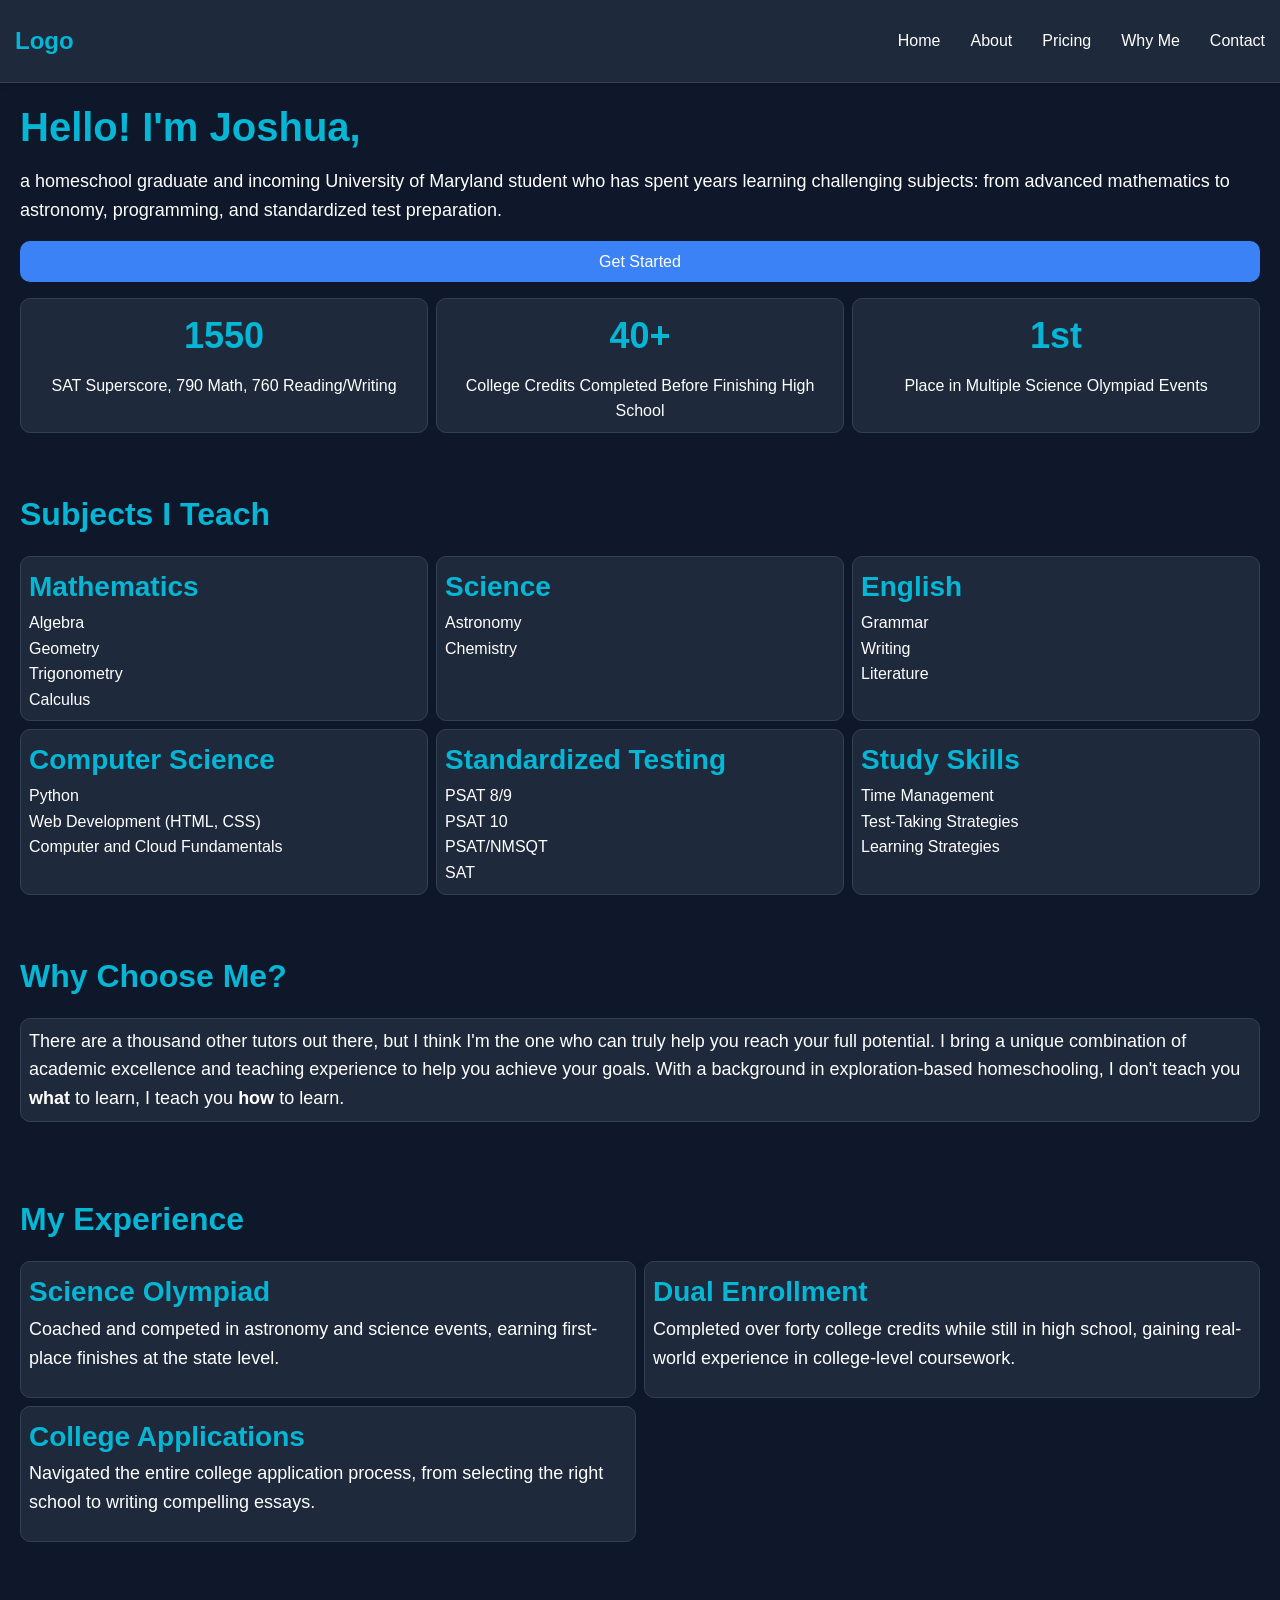
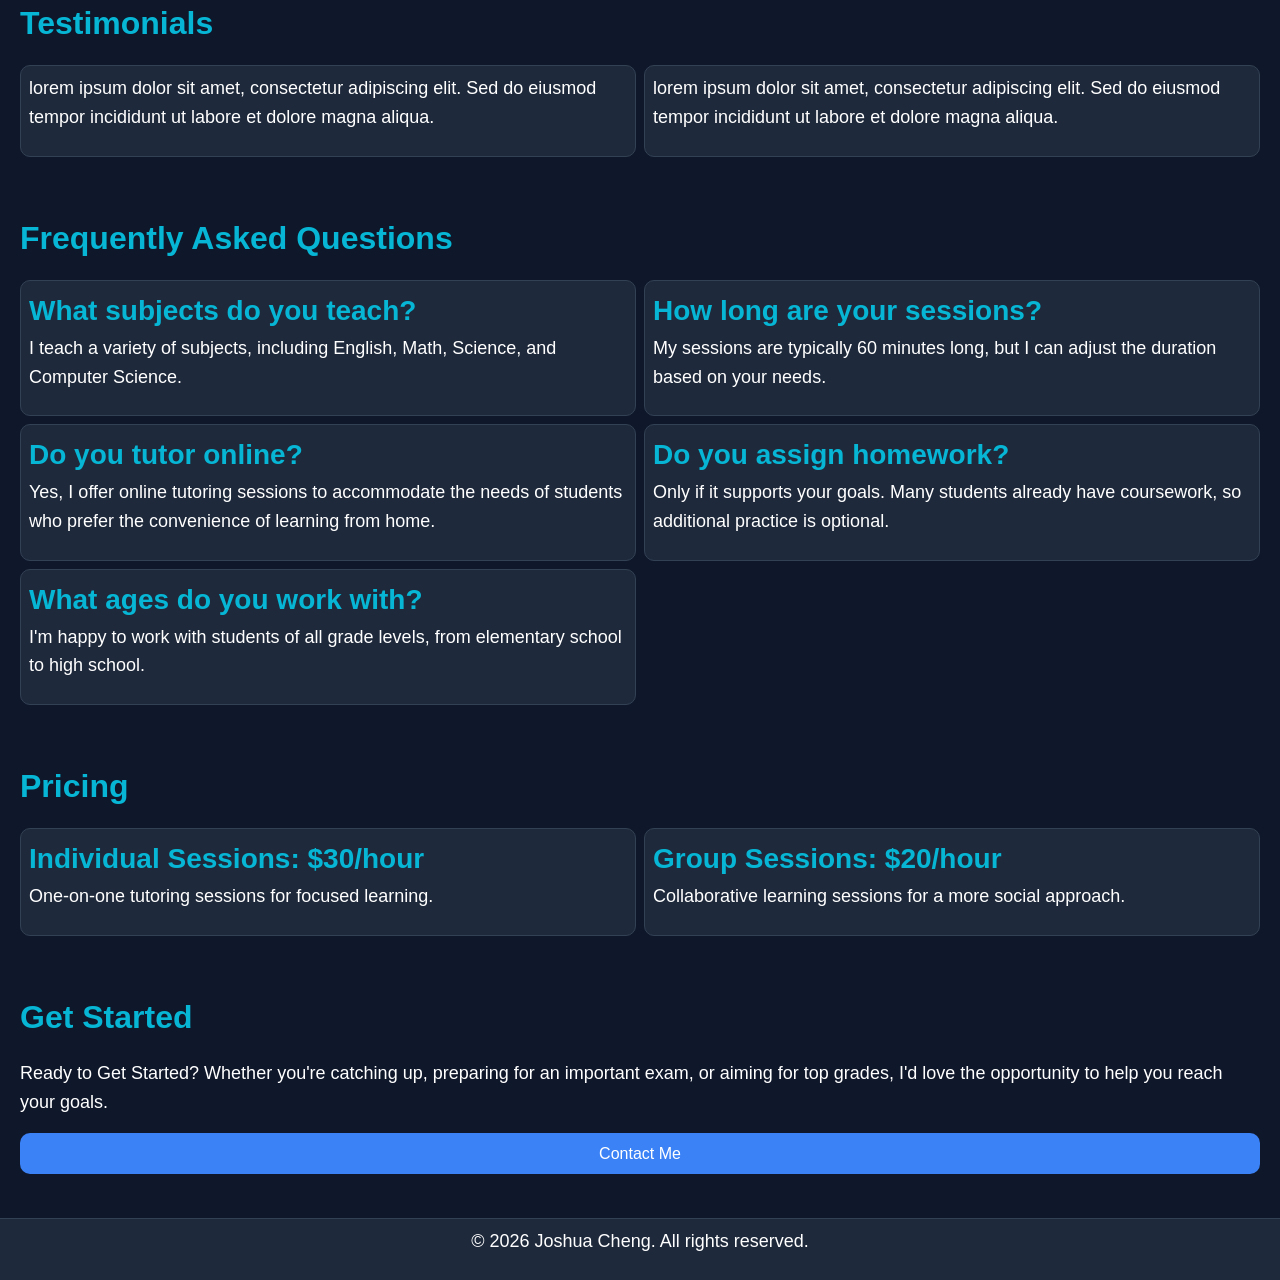
==== index.html @ 088c8d8a "Made text size responsive to viewport width. Replaced linked <button> tags with <a> tags." ====
<!doctype html>
<html lang="en">
  <head>
    <meta charset="UTF-8" />
    <meta name="viewport" content="width=device-width, initial-scale=1.0" />
    <title>Joshua Cheng</title>
    <link rel="stylesheet" href="style.css" />
  </head>
  <body>
    <header>
      <nav>
        <ul class="nav-list">
          <li><a href="index.html" class="logo">Logo</a></li>
          <li><a href="index.html">Home</a></li>
          <li><a href="about.html">About</a></li>
          <li><a href="pricing.html">Pricing</a></li>
          <li><a href="why-me.html">Why Me</a></li>
          <li><a href="contact.html">Contact</a></li>
        </ul>
      </nav>
    </header>
    <main>
      <h1>Hello! I'm Joshua,</h1>
      <p>
        a homeschool graduate and incoming University of Maryland student who
        has spent years learning challenging subjects: from advanced mathematics
        to astronomy, programming, and standardized test preparation.
      </p>
      <a href="#get-started" class="button">Get Started</a>
      <section class="stats">
        <div class="stats-item">
          <strong class="highlight">1550</strong> SAT Superscore, 790 Math, 760
          Reading/Writing
        </div>
        <div class="stats-item">
          <strong class="highlight">40+</strong> College Credits Completed Before
          Finishing High School
        </div>
        <div class="stats-item">
          <strong class="highlight">1st</strong> Place in Multiple Science Olympiad
          Events
        </div>
      </section>
      <section class="subjects">
        <h2>Subjects I Teach</h2>
        <ul class="subject-list">
          <li class="subject-item">
            <h3>Mathematics</h3>
            <ul class="subject-item-sublist">
              <li>Algebra</li>
              <li>Geometry</li>
              <li>Trigonometry</li>
              <li>Calculus</li>
            </ul>
          </li>
          <li class="subject-item">
            <h3>Science</h3>
            <ul class="subject-item-sublist">
              <li>Astronomy</li>
              <li>Chemistry</li>
            </ul>
          </li>
          <li class="subject-item">
            <h3>English</h3>
            <ul class="subject-item-sublist">
              <li>Grammar</li>
              <li>Writing</li>
              <li>Literature</li>
            </ul>
          </li>
          <li class="subject-item">
            <h3>Computer Science</h3>
            <ul class="subject-item-sublist">
              <li>Python</li>
              <li>Web Development (HTML, CSS)</li>
              <li>Computer and Cloud Fundamentals</li>
            </ul>
          </li>
          <li class="subject-item">
            <h3>Standardized Testing</h3>
            <ul class="subject-item-sublist">
              <li>PSAT 8/9</li>
              <li>PSAT 10</li>
              <li>PSAT/NMSQT</li>
              <li>SAT</li>
            </ul>
          </li>
          <li class="subject-item">
            <h3>Study Skills</h3>
            <ul class="subject-item-sublist">
              <li>Time Management</li>
              <li>Test-Taking Strategies</li>
              <li>Learning Strategies</li>
            </ul>
          </li>
        </ul>
      </section>
      <section class="why-choose-me">
        <h2>Why Choose Me?</h2>
        <p>
          There are a thousand other tutors out there, but I think I'm the one
          who can truly help you reach your full potential. I bring a unique
          combination of academic excellence and teaching experience to help you
          achieve your goals. With a background in exploration-based
          homeschooling, I don't teach you <b>what</b> to learn, I teach you
          <b>how</b> to learn.
        </p>
      </section>
      <section class="my-experience">
        <h2>My Experience</h2>
        <ul class="experience-list">
          <li class="experience-item">
            <h3>Science Olympiad</h3>
            <p>
              Coached and competed in astronomy and science events, earning
              first-place finishes at the state level.
            </p>
          </li>
          <li class="experience-item">
            <h3>Dual Enrollment</h3>
            <p>
              Completed over forty college credits while still in high school,
              gaining real-world experience in college-level coursework.
            </p>
          </li>
          <li class="experience-item">
            <h3>College Applications</h3>
            <p>
              Navigated the entire college application process, from selecting
              the right school to writing compelling essays.
            </p>
          </li>
        </ul>
      </section>
      <section class="testimonials">
        <h2>Testimonials</h2>
        <ul class="testimonials-list">
          <li class="testimonials-item">
            <p>
              lorem ipsum dolor sit amet, consectetur adipiscing elit. Sed do
              eiusmod tempor incididunt ut labore et dolore magna aliqua.
            </p>
          </li>
          <li class="testimonials-item">
            <p>
              lorem ipsum dolor sit amet, consectetur adipiscing elit. Sed do
              eiusmod tempor incididunt ut labore et dolore magna aliqua.
            </p>
          </li>
        </ul>
      </section>
      <section class="faq">
        <h2>Frequently Asked Questions</h2>
        <ul class="faq-list">
          <li class="faq-item">
            <h3>What subjects do you teach?</h3>
            <p>
              I teach a variety of subjects, including English, Math, Science,
              and Computer Science.
            </p>
          </li>
          <li class="faq-item">
            <h3>How long are your sessions?</h3>
            <p>
              My sessions are typically 60 minutes long, but I can adjust the
              duration based on your needs.
            </p>
          </li>
          <li class="faq-item">
            <h3>Do you tutor online?</h3>
            <p>
              Yes, I offer online tutoring sessions to accommodate the needs of
              students who prefer the convenience of learning from home.
            </p>
          </li>
          <li class="faq-item">
            <h3>Do you assign homework?</h3>
            <p>
              Only if it supports your goals. Many students already have
              coursework, so additional practice is optional.
            </p>
          </li>
          <li class="faq-item">
            <h3>What ages do you work with?</h3>
            <p>
              I'm happy to work with students of all grade levels, from
              elementary school to high school.
            </p>
          </li>
        </ul>
      </section>
      <section class="pricing">
        <h2>Pricing</h2>
        <div class="pricing-container">
          <ul class="pricing-list">
            <li class="pricing-item">
              <h3>Individual Sessions: $30/hour</h3>
              <p>One-on-one tutoring sessions for focused learning.</p>
            </li>
            <li class="pricing-item">
              <h3>Group Sessions: $20/hour</h3>
              <p>Collaborative learning sessions for a more social approach.</p>
            </li>
          </ul>
        </div>
      </section>
      <section id="get-started" class="get-started">
        <h2>Get Started</h2>
        <p>
          Ready to Get Started? Whether you're catching up, preparing for an
          important exam, or aiming for top grades, I'd love the opportunity to
          help you reach your goals.
        </p>
        <a href="contact.html" class="button">Contact Me</a>
      </section>
    </main>
    <footer>
      <p>&copy; 2026 Joshua Cheng. All rights reserved.</p>
    </footer>
  </body>
</html>
---- style.css ----
:root {
    --background-color: #0F172A;
    --cards-color: #1E293B;
    --primary-text-color: white;
    --button-color: #3B82F6;
    --hover-color: #172f4d;
    --accent-color: #06B6D4;
    --borders-color: #334155;
    --nav-color: #1E293B;
    --card-padding: 0.5rem;
    --card-transition-duration: 0.2s;
    --card-spacing: 0.5rem;
    --card-border-radius: 10px;
}

* {
    margin: 0;
    padding: 0;
    box-sizing: border-box;
}

body {
    min-height: 100vh;
    font-family: 'Segoe UI', Tahoma, Geneva, Verdana, sans-serif;
    background-color: var(--background-color);
    color: var(--primary-text-color);
    line-height: 1.6;
    font-size: 16px;
}

h1 {
    font-size: clamp(1.75rem, 4vw, 2.5rem);
    margin-bottom: 1rem;
    line-height: 1.2;
    color: var(--accent-color);
}

h2 {
    font-size: clamp(1.5rem, 3.5vw, 2rem);
    margin: 2rem 0 1rem;
    color: var(--accent-color);
}

h3 {
    font-size: clamp(1.25rem, 3vw, 1.75rem);
    margin-bottom: 0rem;
    color: var(--accent-color);
}

p {
    margin-bottom: 1rem;
    font-size: clamp(1rem, 2.5vw, 1.125rem);
}

.highlight {
    font-weight: bold;
    font-size: clamp(1.75rem, 4vw, 2.25rem);
    color: var(--accent-color);
    font-weight: bold;
    display: block;
    margin-bottom: 0.5rem;
}

main {
    max-width: 1800px;
    margin: 0 auto;
    padding: 20px;
}

section {
    margin-bottom: var(--card-spacing);
    padding: 0.5rem 0;
}

.button {
    background-color: var(--button-color);
    color: var(--primary-text-color);
    border: none;
    padding: 0.5rem 1rem;
    text-decoration: none;
    margin: var(--card-spacing) auto;
    display: flex;
    align-items: center;
    justify-content: center;
    font-size: 1rem;
    border-radius: var(--card-border-radius);
    cursor: hand;
    transition: background-color var(--card-transition-duration);
}

.button:hover {
    background-color: var(--hover-color);
}

nav {
    padding: 1rem 0;
    background-color: var(--nav-color);
    box-shadow: 3px 3px 5px rgba(0, 0, 0, 0.1);
    border-bottom: 1px solid var(--borders-color);
}

.nav-list {
    width: 100%;
    list-style: none;
    display: flex;
    align-items: center;
    justify-content: flex-end;
}

.nav-list>li {
    height: 50px;
}

/* Logo styles */
.nav-list>li:first-child>a {
    font-weight: bold;
    font-size: 1.5rem;
    color: var(--accent-color);
}
.nav-list>li:first-child {
    margin-right: auto;
}

.nav-list>li>a {
    height: 100%;
    padding: 0 10px;
    margin: 0 5px;
    text-decoration: none;
    display: flex;
    align-items: center;
    justify-content: center;
    color: var(--primary-text-color);
    border-radius: var(--card-border-radius);
}

.nav-list>li>a:hover {
    background-color: var(--hover-color);
}


.stats {
    display: grid;
    grid-template-columns: repeat(3, 1fr);
    gap: var(--card-spacing);
}

.stats-item {
    transition: transform var(--card-transition-duration), box-shadow var(--card-transition-duration);
    text-align: center;
    background-color: var(--cards-color);
    border: 1px solid var(--borders-color);
    border-radius: var(--card-border-radius);
    padding: var(--card-padding);
}

.stats-item:hover {
    transform: translateY(-2px);
    box-shadow: 0 5px 15px rgba(0, 0, 0, 0.1);
}

.subject-list {
    list-style: none;
    padding: 0;
    margin: 0;
    display: grid;
    grid-template-columns: repeat(3, 1fr);
    gap: var(--card-spacing);
}

.subject-item {
    transition: transform var(--card-transition-duration), box-shadow var(--card-transition-duration);
    background-color: var(--cards-color);
    border: 1px solid var(--borders-color);
    border-radius: var(--card-border-radius);
    padding: var(--card-padding);
}

.subject-item:hover {
    transform: translateY(-2px);
    box-shadow: 0 5px 15px rgba(0, 0, 0, 0.1);
}

.subject-item-sublist {
    list-style: none;
    padding: 0;
    margin: 0;
}

.why-choose-me p{
    transition: transform var(--card-transition-duration), box-shadow var(--card-transition-duration);
    background-color: var(--cards-color);
    border: 1px solid var(--borders-color);
    border-radius: var(--card-border-radius);
    padding: var(--card-padding);
}

.why-choose-me p:hover {
    transform: translateY(-2px);
    box-shadow: 0 5px 15px rgba(0, 0, 0, 0.1);
}

.experience-list {
    list-style: none;
    padding: 0;
    margin: 0;
    display: grid;
    grid-template-columns: repeat(2, 1fr);
    gap: var(--card-spacing);
}

.experience-item {
    transition: transform var(--card-transition-duration), box-shadow var(--card-transition-duration);
    background-color: var(--cards-color);
    border: 1px solid var(--borders-color);
    border-radius: var(--card-border-radius);
    padding: var(--card-padding);
}

.experience-item:hover {
    transform: translateY(-2px);
    box-shadow: 0 5px 15px rgba(0, 0, 0, 0.1);
}

.testimonials-list {
    list-style: none;
    padding: 0;
    margin: 0;
    display: grid;
    grid-template-columns: repeat(2, 1fr);
    gap: var(--card-spacing);
}

.testimonials-item {
    transition: transform var(--card-transition-duration), box-shadow var(--card-transition-duration);
    background-color: var(--cards-color);
    border: 1px solid var(--borders-color);
    border-radius: var(--card-border-radius);
    padding: var(--card-padding);
}

.testimonials-item:hover {
    transform: translateY(-2px);
    box-shadow: 0 5px 15px rgba(0, 0, 0, 0.1);
}

.faq-list {
    list-style: none;
    padding: 0;
    margin: 0;
    display: grid;
    grid-template-columns: repeat(2, 1fr);
    gap: var(--card-spacing);
}

.faq-item {
    transition: transform var(--card-transition-duration), box-shadow var(--card-transition-duration);
    background-color: var(--cards-color);
    border: 1px solid var(--borders-color);
    border-radius: var(--card-border-radius);
    padding: var(--card-padding);
}

.faq-item:hover {
    transform: translateY(-2px);
    box-shadow: 0 5px 15px rgba(0, 0, 0, 0.1);
}

.pricing-list {
    list-style: none;
    padding: 0;
    margin: 0;
    display: grid;
    grid-template-columns: repeat(2, 1fr);
    gap: var(--card-spacing);
}

.pricing-item {
    transition: transform var(--card-transition-duration), box-shadow var(--card-transition-duration);
    background-color: var(--cards-color);
    border: 1px solid var(--borders-color);
    border-radius: var(--card-border-radius);
    padding: var(--card-padding);
}

.pricing-item:hover {
    transform: translateY(-2px);
    box-shadow: 0 5px 15px rgba(0, 0, 0, 0.1);
}

footer {
    background-color: var(--nav-color);
    border-top: 1px solid var(--borders-color);
    padding: 0.5rem 0;
    text-align: center;
}
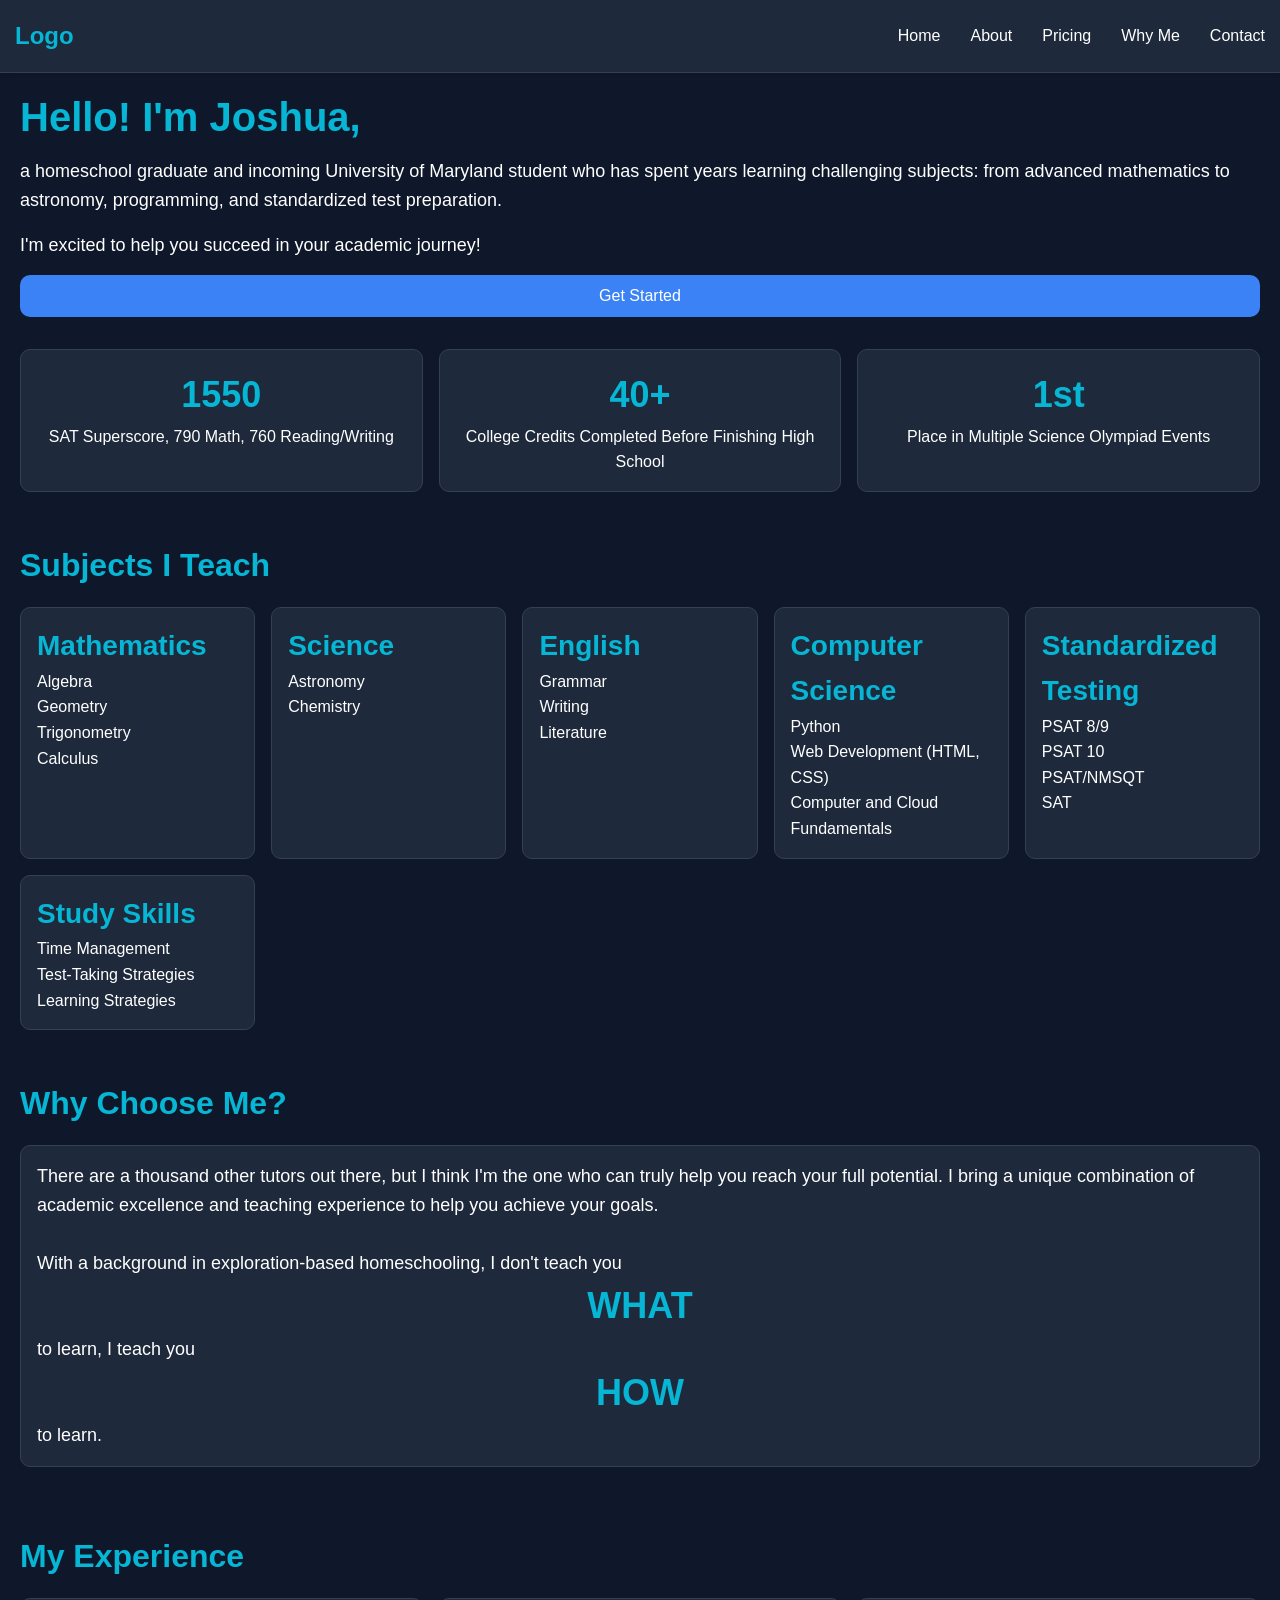
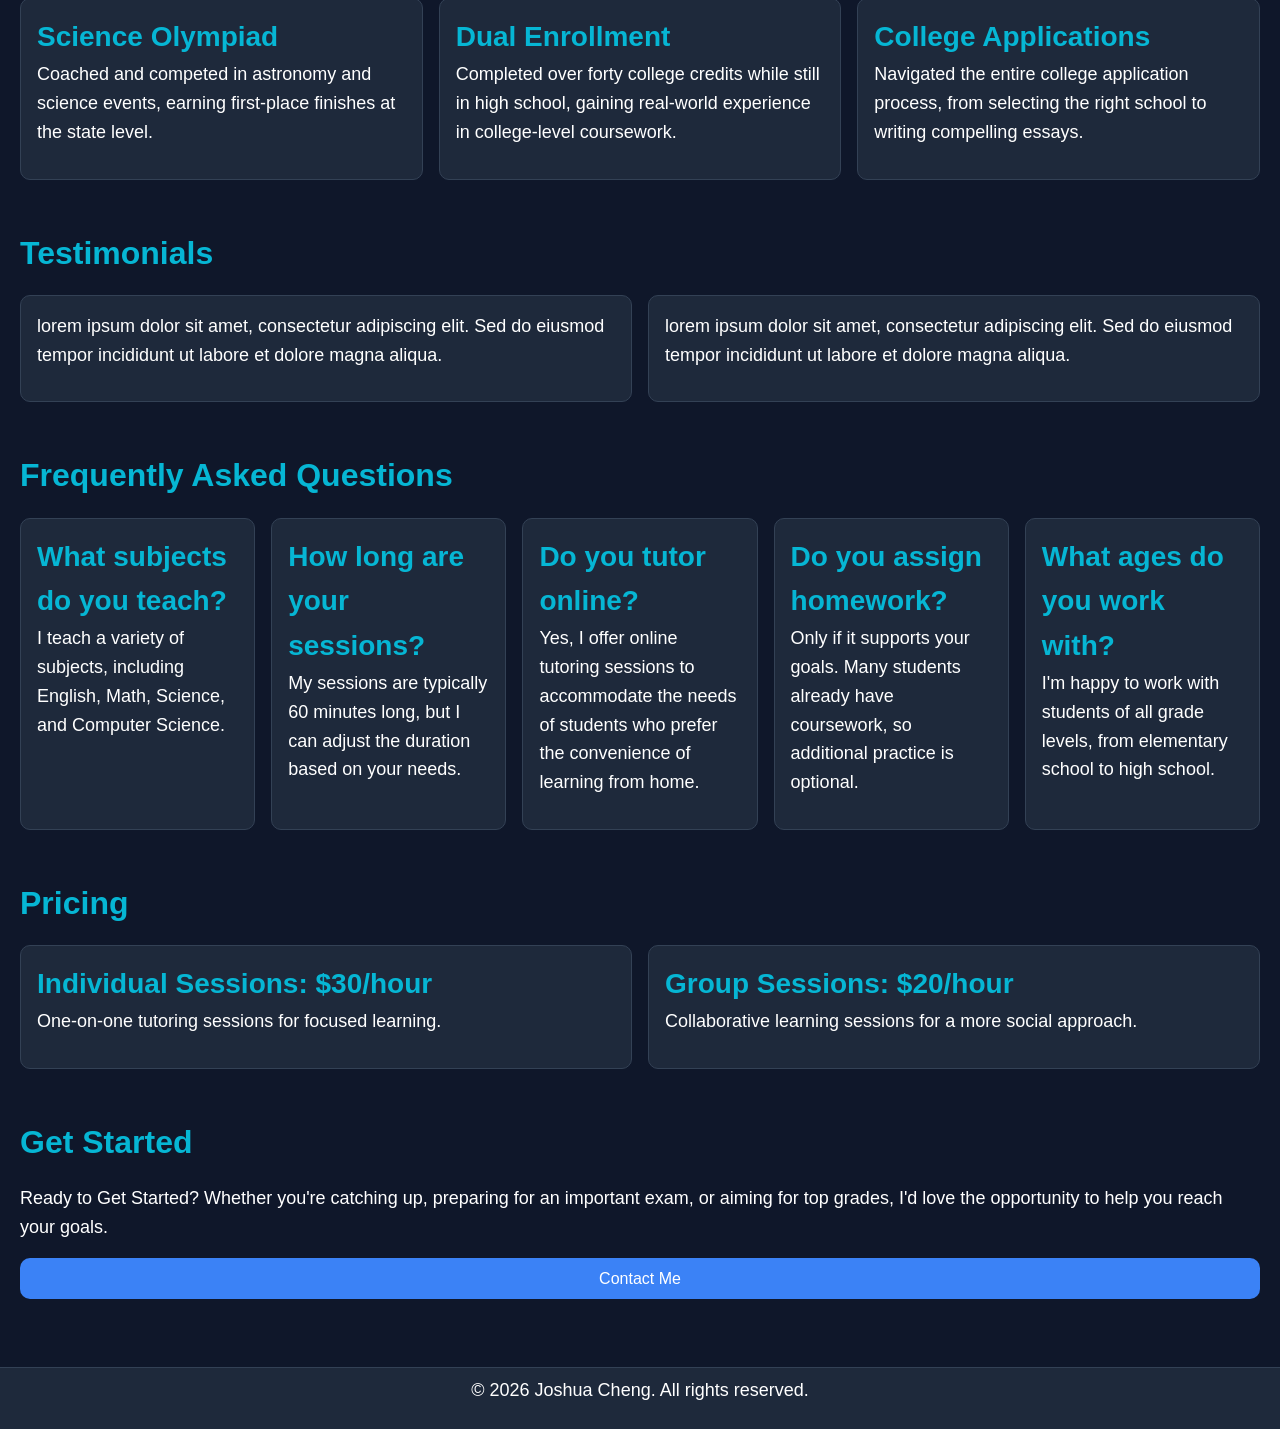
==== commit 956903c2: "Make grids responsive and improve spacing" ====
--- a/index.html
+++ b/index.html
@@ -26,6 +26,9 @@
         has spent years learning challenging subjects: from advanced mathematics
         to astronomy, programming, and standardized test preparation.
       </p>
+      <p>
+        I'm excited to help you succeed in your academic journey!
+      </p>
       <a href="#get-started" class="button">Get Started</a>
       <section class="stats">
         <div class="stats-item">
@@ -101,9 +104,9 @@
           There are a thousand other tutors out there, but I think I'm the one
           who can truly help you reach your full potential. I bring a unique
           combination of academic excellence and teaching experience to help you
-          achieve your goals. With a background in exploration-based
-          homeschooling, I don't teach you <b>what</b> to learn, I teach you
-          <b>how</b> to learn.
+          achieve your goals. <br><br> With a background in exploration-based
+          homeschooling, I don't teach you <strong class="highlight">WHAT</strong> to learn, I teach you
+          <strong class="highlight">HOW</strong> to learn.
         </p>
       </section>
       <section class="my-experience">
--- a/style.css
+++ b/style.css
@@ -7,9 +7,9 @@
     --accent-color: #06B6D4;
     --borders-color: #334155;
     --nav-color: #1E293B;
-    --card-padding: 0.5rem;
+    --card-padding: 1rem;
     --card-transition-duration: 0.2s;
-    --card-spacing: 0.5rem;
+    --card-spacing: 1rem;
     --card-border-radius: 10px;
 }
 
@@ -37,7 +37,7 @@
 
 h2 {
     font-size: clamp(1.5rem, 3.5vw, 2rem);
-    margin: 2rem 0 1rem;
+    margin-bottom: 1rem;
     color: var(--accent-color);
 }
 
@@ -58,7 +58,8 @@
     color: var(--accent-color);
     font-weight: bold;
     display: block;
-    margin-bottom: 0.5rem;
+    text-align: center;
+    margin-bottom: 0rem;
 }
 
 main {
@@ -69,7 +70,7 @@
 
 section {
     margin-bottom: var(--card-spacing);
-    padding: 0.5rem 0;
+    padding: var(--card-padding) 0;
 }
 
 .button {
@@ -108,7 +109,7 @@
 }
 
 .nav-list>li {
-    height: 50px;
+    height: 40px;
 }
 
 /* Logo styles */
@@ -137,10 +138,21 @@
     background-color: var(--hover-color);
 }
 
+@media (max-width: 768px) {
+    .nav-list {
+        justify-content: center;
+        flex-wrap: wrap;
+    }
+
+    .nav-list>li {
+        height: 20px;
+    }
+
+}
 
 .stats {
     display: grid;
-    grid-template-columns: repeat(3, 1fr);
+    grid-template-columns: repeat(auto-fit, minmax(200px, 1fr));
     gap: var(--card-spacing);
 }
 
@@ -160,10 +172,8 @@
 
 .subject-list {
     list-style: none;
-    padding: 0;
-    margin: 0;
-    display: grid;
-    grid-template-columns: repeat(3, 1fr);
+    display: grid;
+    grid-template-columns: repeat(auto-fit, minmax(200px, 1fr));
     gap: var(--card-spacing);
 }
 
@@ -204,7 +214,7 @@
     padding: 0;
     margin: 0;
     display: grid;
-    grid-template-columns: repeat(2, 1fr);
+    grid-template-columns: repeat(auto-fit, minmax(200px, 1fr));
     gap: var(--card-spacing);
 }
 
@@ -226,7 +236,7 @@
     padding: 0;
     margin: 0;
     display: grid;
-    grid-template-columns: repeat(2, 1fr);
+    grid-template-columns: repeat(auto-fit, minmax(200px, 1fr));
     gap: var(--card-spacing);
 }
 
@@ -248,7 +258,7 @@
     padding: 0;
     margin: 0;
     display: grid;
-    grid-template-columns: repeat(2, 1fr);
+    grid-template-columns: repeat(auto-fit, minmax(200px, 1fr));
     gap: var(--card-spacing);
 }
 
@@ -270,7 +280,7 @@
     padding: 0;
     margin: 0;
     display: grid;
-    grid-template-columns: repeat(2, 1fr);
+    grid-template-columns: repeat(auto-fit, minmax(200px, 1fr));
     gap: var(--card-spacing);
 }
 
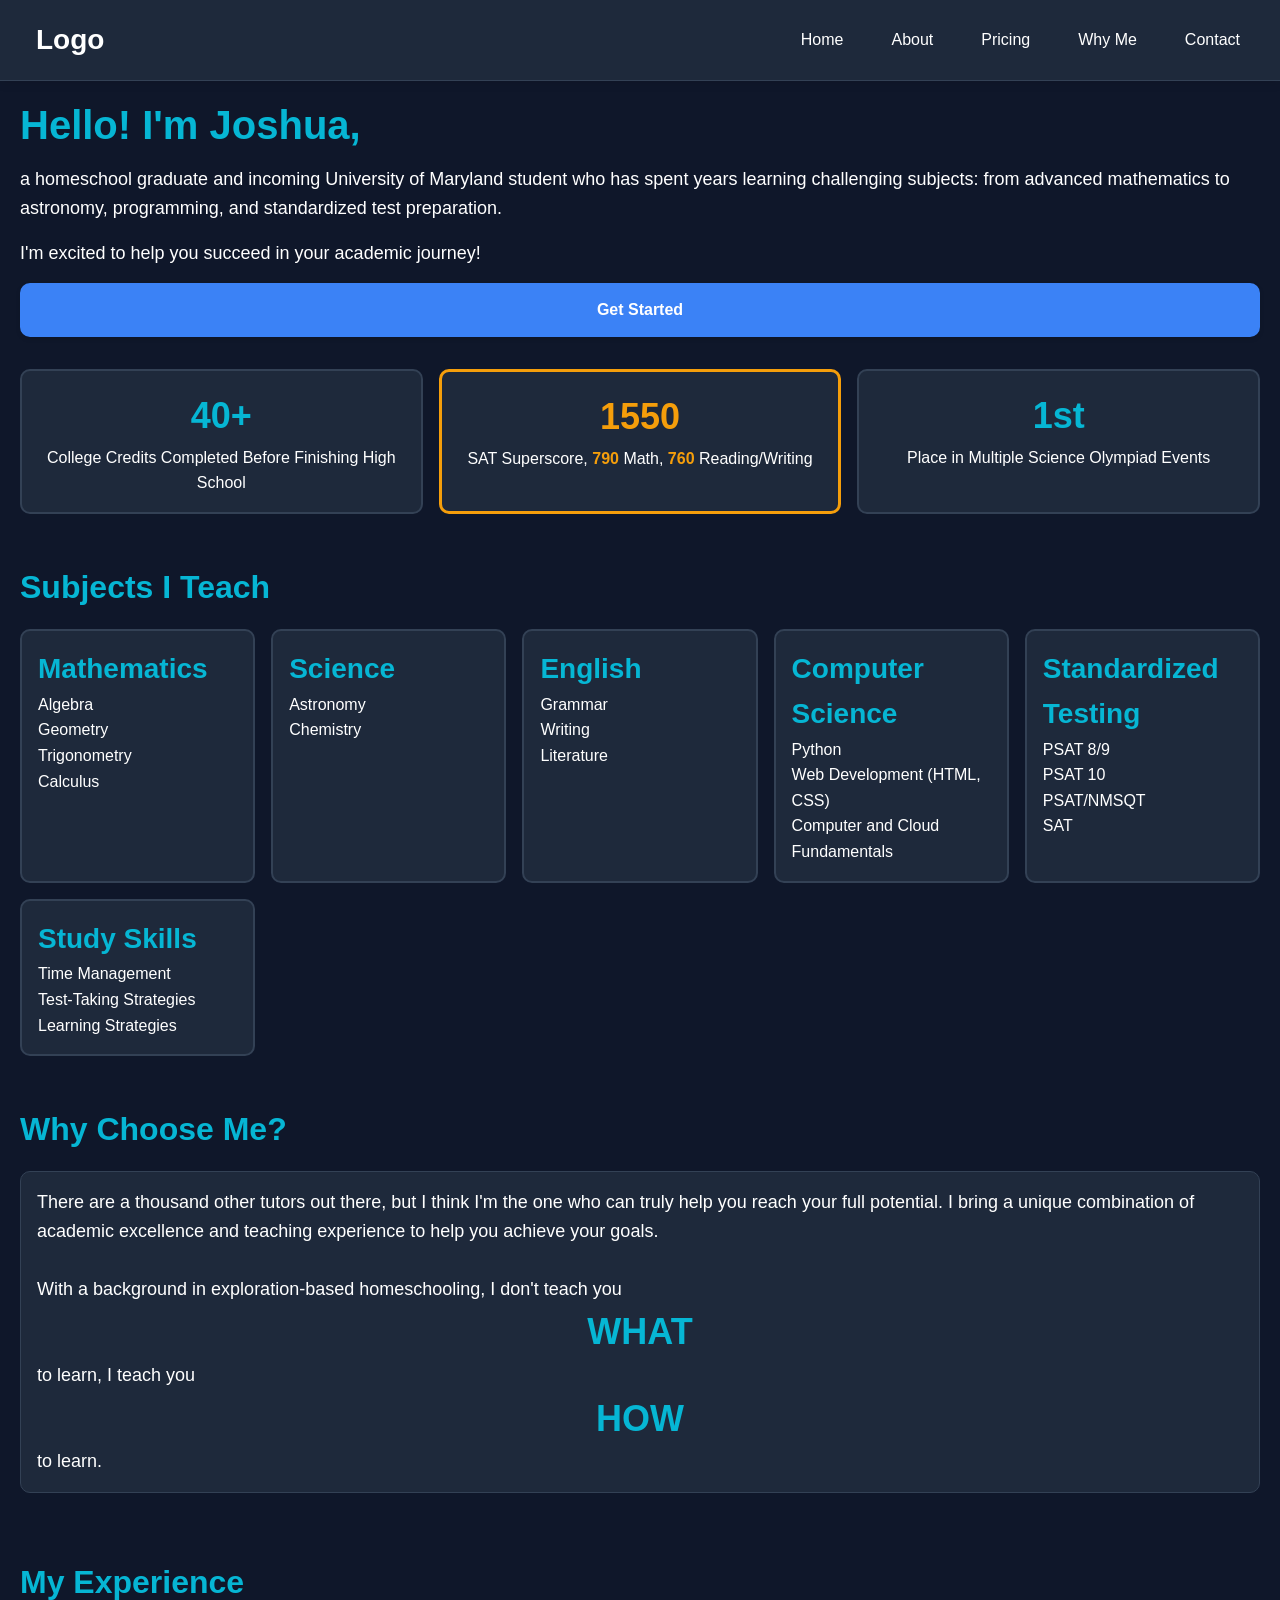
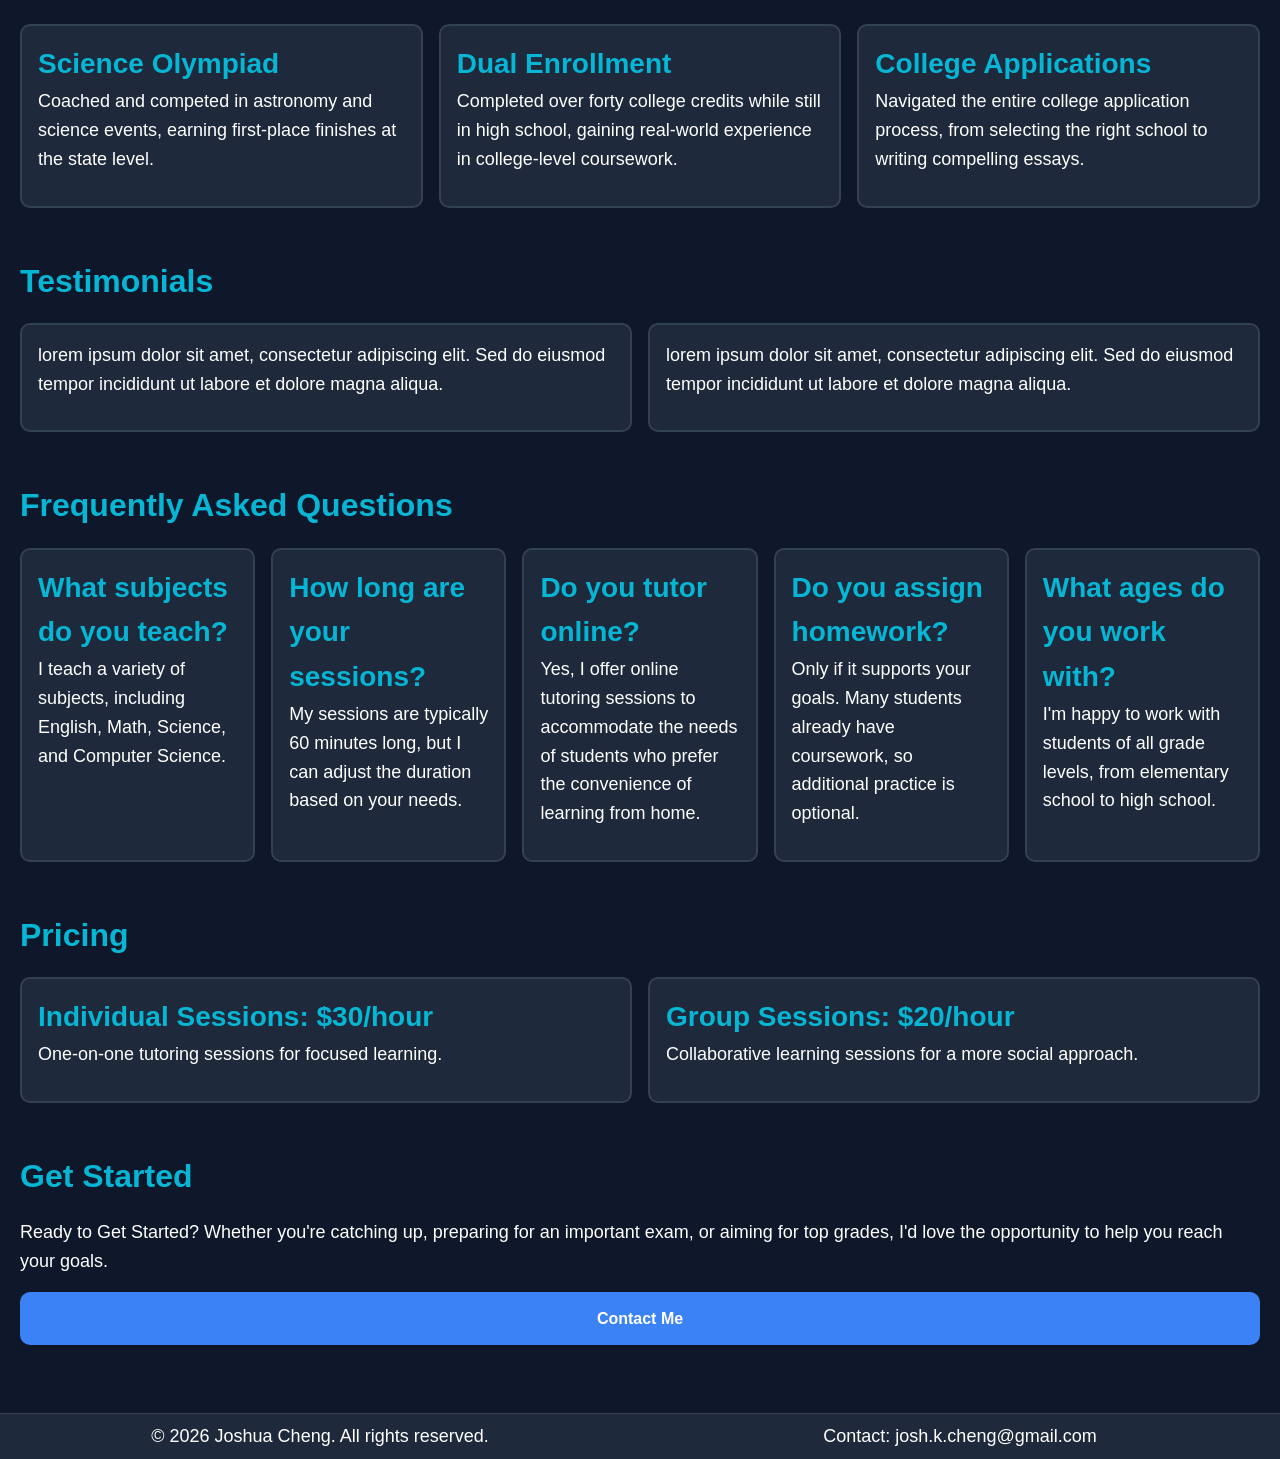
==== commit f179c72e: "Restyle nav, add hover animation, improve padding and spacing" ====
--- a/index.html
+++ b/index.html
@@ -32,12 +32,11 @@
       <a href="#get-started" class="button">Get Started</a>
       <section class="stats">
         <div class="stats-item">
-          <strong class="highlight">1550</strong> SAT Superscore, 790 Math, 760
-          Reading/Writing
-        </div>
-        <div class="stats-item">
           <strong class="highlight">40+</strong> College Credits Completed Before
           Finishing High School
+        </div>
+        <div class="stats-item" id="sat-stat">
+          <strong class="highlight">1550</strong> SAT Superscore, <strong>790</strong> Math, <strong>760</strong> Reading/Writing
         </div>
         <div class="stats-item">
           <strong class="highlight">1st</strong> Place in Multiple Science Olympiad
@@ -219,6 +218,7 @@
     </main>
     <footer>
       <p>&copy; 2026 Joshua Cheng. All rights reserved.</p>
+      <p>Contact: <a href="mailto:josh.k.cheng@gmail.com">josh.k.cheng@gmail.com</a></p>
     </footer>
   </body>
 </html>
--- a/style.css
+++ b/style.css
@@ -7,10 +7,15 @@
     --accent-color: #06B6D4;
     --borders-color: #334155;
     --nav-color: #1E293B;
+    --warm-accent-color: #F59E0B;
+    --warm-light-color: #FDE68A;
     --card-padding: 1rem;
     --card-transition-duration: 0.2s;
     --card-spacing: 1rem;
     --card-border-radius: 10px;
+    --shadow-color: rgba(0, 0, 0, 0.1);
+    --hover-offset: -2px;
+    --card-border-width: 2px;
 }
 
 * {
@@ -76,28 +81,43 @@
 .button {
     background-color: var(--button-color);
     color: var(--primary-text-color);
-    border: none;
-    padding: 0.5rem 1rem;
+    border: 2px solid var(--button-color);
+    padding: 0.75rem 1.5rem;
     text-decoration: none;
     margin: var(--card-spacing) auto;
     display: flex;
     align-items: center;
     justify-content: center;
     font-size: 1rem;
-    border-radius: var(--card-border-radius);
-    cursor: hand;
-    transition: background-color var(--card-transition-duration);
+    font-weight: 600;
+    border-radius: var(--card-border-radius);
+    cursor: pointer;
+    transition: all var(--card-transition-duration) ease;
+    box-shadow: 0 2px 5px var(--shadow-color);
 }
 
 .button:hover {
-    background-color: var(--hover-color);
+    background-color: var(--cards-color);
+    transform: translateY(var(--hover-offset));
+    box-shadow: 0 4px 8px var(--shadow-color);
+    border: 2px solid var(--warm-accent-color);
+}
+
+.button:active {
+    transform: translateY(0);
+    box-shadow: 0 1px 2px var(--shadow-color);
 }
 
 nav {
-    padding: 1rem 0;
+    padding: 1rem 20px;
     background-color: var(--nav-color);
-    box-shadow: 3px 3px 5px rgba(0, 0, 0, 0.1);
+    box-shadow: 0 2px 10px var(--shadow-color);
     border-bottom: 1px solid var(--borders-color);
+    max-width: 1800px;
+    margin: 0 auto;
+    position: sticky;
+    top: 0;
+    z-index: 100;
 }
 
 .nav-list {
@@ -105,49 +125,103 @@
     list-style: none;
     display: flex;
     align-items: center;
-    justify-content: flex-end;
+    gap: 0.5rem;
 }
 
 .nav-list>li {
-    height: 40px;
-}
-
-/* Logo styles */
-.nav-list>li:first-child>a {
-    font-weight: bold;
-    font-size: 1.5rem;
-    color: var(--accent-color);
-}
+    position: relative;
+}
+
 .nav-list>li:first-child {
     margin-right: auto;
-}
-
+    padding-left: 0;
+}
+
+.nav-list>li:first-child>a {
+    font-weight: 700;
+    font-size: 1.75rem;
+    /* Warm color stands out */
+    padding: 0 1rem;
+    height: 100%;
+    display: flex;
+    align-items: center;
+    transition: all var(--card-transition-duration) ease;
+}
+
+.nav-list>li:first-child>a:hover {
+    color: var(--accent-color);
+}
+
+/* Nav links - better spacing and feedback */
 .nav-list>li>a {
-    height: 100%;
-    padding: 0 10px;
-    margin: 0 5px;
+    padding: 0 1.25rem;
+    height: 48px;
+    /* Taller touch target */
+    color: var(--primary-text-color);
     text-decoration: none;
     display: flex;
     align-items: center;
     justify-content: center;
-    color: var(--primary-text-color);
-    border-radius: var(--card-border-radius);
+    border-radius: var(--card-border-radius);
+    transition: all var(--card-transition-duration) ease;
+    font-weight: 500;
+    position: relative;
+    overflow: hidden;
 }
 
 .nav-list>li>a:hover {
     background-color: var(--hover-color);
-}
-
+    color: var(--warm-accent-color);
+}
+
+.nav-list>li>a::after {
+    content: '';
+    /* Creates an invisible element */
+    position: absolute;
+    /* Positions relative to the <a> */
+    bottom: 0;
+    /* Sits at the bottom of the link */
+    left: 0;
+    width: 100%;
+    height: 2px;
+    /* Thin underline */
+    background: var(--accent-color);
+    transform: scaleX(0);
+    /* Starts with zero width */
+    transform-origin: right;
+    /* Growth starts from the right */
+    transition: transform 0.2s ease;
+    /* Smooth animation */
+}
+
+.nav-list>li>a:hover::after {
+    transform: scaleX(1);
+    /* Expands to full width */
+    transform-origin: left;
+    /* Growth ends at the left */
+}
+
+.nav-list>li>a:hover::after {
+    transform: scaleX(1);
+    transform-origin: left;
+}
+
+/* Mobile - cleaner wrapping */
 @media (max-width: 768px) {
     .nav-list {
         justify-content: center;
         flex-wrap: wrap;
+        gap: 0.25rem;
     }
 
     .nav-list>li {
-        height: 20px;
+        margin: 0;
     }
 
+    .nav-list>li:first-child {
+        order: -1;
+        justify-content: center;
+    }
 }
 
 .stats {
@@ -160,53 +234,64 @@
     transition: transform var(--card-transition-duration), box-shadow var(--card-transition-duration);
     text-align: center;
     background-color: var(--cards-color);
+    border: var(--card-border-width) solid var(--borders-color);
+    border-radius: var(--card-border-radius);
+    padding: var(--card-padding);
+}
+
+#sat-stat {
+    border: 3px solid var(--warm-accent-color);
+}
+
+#sat-stat strong {
+    color: var(--warm-accent-color);
+}
+
+.stats-item:hover {
+    transform: translateY(var(--hover-offset));
+    box-shadow: 0 5px 15px var(--shadow-color);
+    border-color: var(--warm-accent-color);
+}
+
+.subject-list {
+    list-style: none;
+    display: grid;
+    grid-template-columns: repeat(auto-fit, minmax(200px, 1fr));
+    gap: var(--card-spacing);
+}
+
+.subject-item {
+    transition: transform var(--card-transition-duration), box-shadow var(--card-transition-duration);
+    background-color: var(--cards-color);
+    border: var(--card-border-width) solid var(--borders-color);
+    border-radius: var(--card-border-radius);
+    padding: var(--card-padding);
+}
+
+.subject-item:hover {
+    transform: translateY(var(--hover-offset));
+    box-shadow: 0 5px 15px var(--shadow-color);
+    border-color: var(--warm-accent-color);
+}
+
+.subject-item-sublist {
+    list-style: none;
+    padding: 0;
+    margin: 0;
+}
+
+.why-choose-me p {
+    transition: transform var(--card-transition-duration), box-shadow var(--card-transition-duration);
+    background-color: var(--cards-color);
     border: 1px solid var(--borders-color);
     border-radius: var(--card-border-radius);
     padding: var(--card-padding);
 }
 
-.stats-item:hover {
-    transform: translateY(-2px);
-    box-shadow: 0 5px 15px rgba(0, 0, 0, 0.1);
-}
-
-.subject-list {
-    list-style: none;
-    display: grid;
-    grid-template-columns: repeat(auto-fit, minmax(200px, 1fr));
-    gap: var(--card-spacing);
-}
-
-.subject-item {
-    transition: transform var(--card-transition-duration), box-shadow var(--card-transition-duration);
-    background-color: var(--cards-color);
-    border: 1px solid var(--borders-color);
-    border-radius: var(--card-border-radius);
-    padding: var(--card-padding);
-}
-
-.subject-item:hover {
-    transform: translateY(-2px);
-    box-shadow: 0 5px 15px rgba(0, 0, 0, 0.1);
-}
-
-.subject-item-sublist {
-    list-style: none;
-    padding: 0;
-    margin: 0;
-}
-
-.why-choose-me p{
-    transition: transform var(--card-transition-duration), box-shadow var(--card-transition-duration);
-    background-color: var(--cards-color);
-    border: 1px solid var(--borders-color);
-    border-radius: var(--card-border-radius);
-    padding: var(--card-padding);
-}
-
 .why-choose-me p:hover {
-    transform: translateY(-2px);
-    box-shadow: 0 5px 15px rgba(0, 0, 0, 0.1);
+    transform: translateY(var(--hover-offset));
+    box-shadow: 0 5px 15px var(--shadow-color);
+    border-color: var(--warm-accent-color);
 }
 
 .experience-list {
@@ -221,14 +306,15 @@
 .experience-item {
     transition: transform var(--card-transition-duration), box-shadow var(--card-transition-duration);
     background-color: var(--cards-color);
-    border: 1px solid var(--borders-color);
+    border: var(--card-border-width) solid var(--borders-color);
     border-radius: var(--card-border-radius);
     padding: var(--card-padding);
 }
 
 .experience-item:hover {
-    transform: translateY(-2px);
-    box-shadow: 0 5px 15px rgba(0, 0, 0, 0.1);
+    transform: translateY(var(--hover-offset));
+    box-shadow: 0 5px 15px var(--shadow-color);
+    border-color: var(--warm-accent-color);
 }
 
 .testimonials-list {
@@ -243,14 +329,15 @@
 .testimonials-item {
     transition: transform var(--card-transition-duration), box-shadow var(--card-transition-duration);
     background-color: var(--cards-color);
-    border: 1px solid var(--borders-color);
+    border: var(--card-border-width) solid var(--borders-color);
     border-radius: var(--card-border-radius);
     padding: var(--card-padding);
 }
 
 .testimonials-item:hover {
-    transform: translateY(-2px);
-    box-shadow: 0 5px 15px rgba(0, 0, 0, 0.1);
+    transform: translateY(var(--hover-offset));
+    box-shadow: 0 5px 15px var(--shadow-color);
+    border-color: var(--warm-accent-color);
 }
 
 .faq-list {
@@ -265,14 +352,15 @@
 .faq-item {
     transition: transform var(--card-transition-duration), box-shadow var(--card-transition-duration);
     background-color: var(--cards-color);
-    border: 1px solid var(--borders-color);
+    border: var(--card-border-width) solid var(--borders-color);
     border-radius: var(--card-border-radius);
     padding: var(--card-padding);
 }
 
 .faq-item:hover {
-    transform: translateY(-2px);
-    box-shadow: 0 5px 15px rgba(0, 0, 0, 0.1);
+    transform: translateY(var(--hover-offset));
+    box-shadow: 0 5px 15px var(--shadow-color);
+    border-color: var(--warm-accent-color);
 }
 
 .pricing-list {
@@ -287,19 +375,37 @@
 .pricing-item {
     transition: transform var(--card-transition-duration), box-shadow var(--card-transition-duration);
     background-color: var(--cards-color);
-    border: 1px solid var(--borders-color);
+    border: var(--card-border-width) solid var(--borders-color);
     border-radius: var(--card-border-radius);
     padding: var(--card-padding);
 }
 
 .pricing-item:hover {
-    transform: translateY(-2px);
-    box-shadow: 0 5px 15px rgba(0, 0, 0, 0.1);
+    transform: translateY(var(--hover-offset));
+    box-shadow: 0 5px 15px var(--shadow-color);
+    border-color: var(--warm-accent-color);
 }
 
 footer {
     background-color: var(--nav-color);
     border-top: 1px solid var(--borders-color);
     padding: 0.5rem 0;
+    display: flex;
     text-align: center;
+    justify-content: center;
+    align-items: center;
+}
+
+footer p {
+    margin: 0;
+    flex: 1;
+}
+
+footer a {
+    color: var(--text-color);
+    text-decoration: none;
+}
+
+footer a:hover {
+    text-decoration: underline;
 }
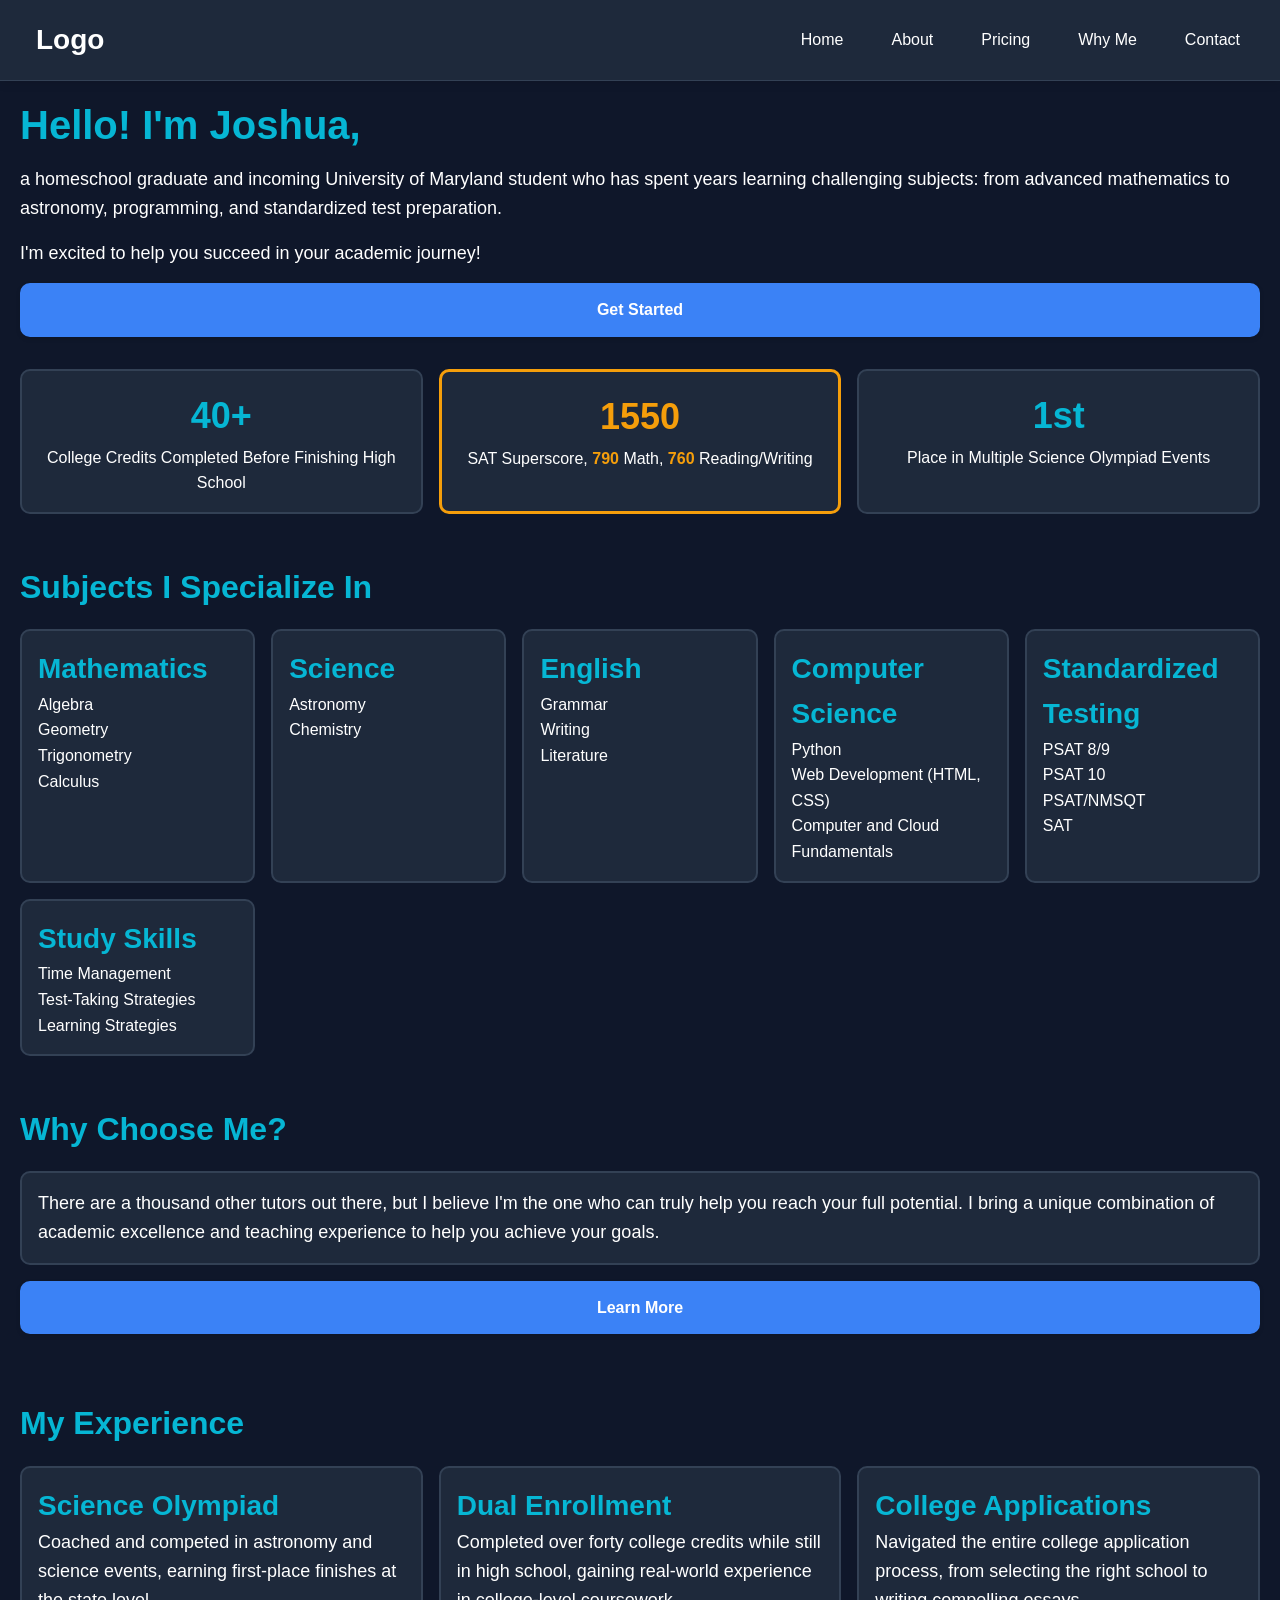
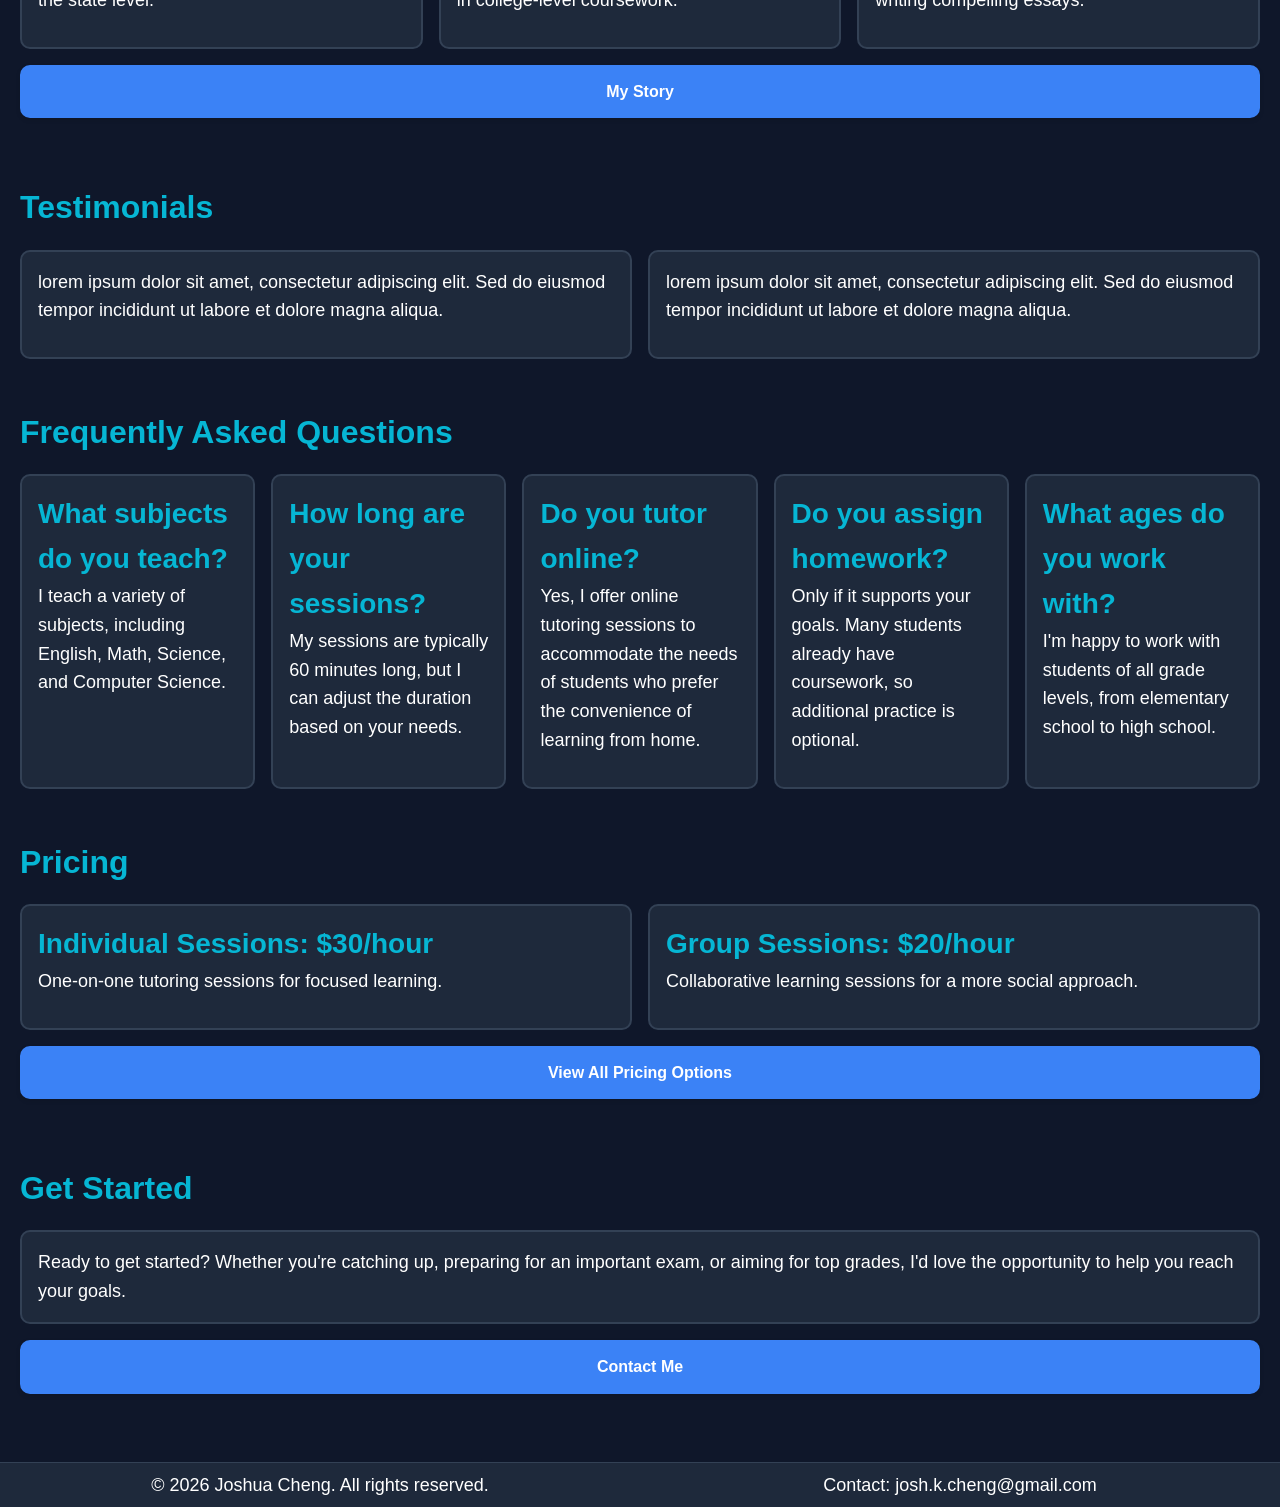
==== commit 9b85119a: "feat: improve navigation and homepage sections with IDs and CTAs - Fixed logo links to point to inde" ====
--- a/index.html
+++ b/index.html
@@ -43,8 +43,8 @@
           Events
         </div>
       </section>
-      <section class="subjects">
-        <h2>Subjects I Teach</h2>
+      <section id="subjects">
+        <h2>Subjects I Specialize In</h2>
         <ul class="subject-list">
           <li class="subject-item">
             <h3>Mathematics</h3>
@@ -97,18 +97,17 @@
           </li>
         </ul>
       </section>
-      <section class="why-choose-me">
+      <section id="why-choose-me">
         <h2>Why Choose Me?</h2>
         <p>
-          There are a thousand other tutors out there, but I think I'm the one
+          There are a thousand other tutors out there, but I believe I'm the one
           who can truly help you reach your full potential. I bring a unique
           combination of academic excellence and teaching experience to help you
-          achieve your goals. <br><br> With a background in exploration-based
-          homeschooling, I don't teach you <strong class="highlight">WHAT</strong> to learn, I teach you
-          <strong class="highlight">HOW</strong> to learn.
+          achieve your goals.
         </p>
-      </section>
-      <section class="my-experience">
+        <a href="why-me.html" class="button">Learn More</a>
+      </section>
+      <section id="my-experience">
         <h2>My Experience</h2>
         <ul class="experience-list">
           <li class="experience-item">
@@ -133,8 +132,9 @@
             </p>
           </li>
         </ul>
-      </section>
-      <section class="testimonials">
+        <a href="about.html" class="button">My Story</a>
+      </section>
+      <section id="testimonials">
         <h2>Testimonials</h2>
         <ul class="testimonials-list">
           <li class="testimonials-item">
@@ -151,7 +151,7 @@
           </li>
         </ul>
       </section>
-      <section class="faq">
+      <section id="faq">
         <h2>Frequently Asked Questions</h2>
         <ul class="faq-list">
           <li class="faq-item">
@@ -191,7 +191,7 @@
           </li>
         </ul>
       </section>
-      <section class="pricing">
+      <section id="pricing">
         <h2>Pricing</h2>
         <div class="pricing-container">
           <ul class="pricing-list">
@@ -205,11 +205,12 @@
             </li>
           </ul>
         </div>
-      </section>
-      <section id="get-started" class="get-started">
+        <a href="pricing.html" class="button">View All Pricing Options</a>
+      </section>
+      <section id="get-started">
         <h2>Get Started</h2>
         <p>
-          Ready to Get Started? Whether you're catching up, preparing for an
+          Ready to get started? Whether you're catching up, preparing for an
           important exam, or aiming for top grades, I'd love the opportunity to
           help you reach your goals.
         </p>
--- a/style.css
+++ b/style.css
@@ -100,7 +100,7 @@
     background-color: var(--cards-color);
     transform: translateY(var(--hover-offset));
     box-shadow: 0 4px 8px var(--shadow-color);
-    border: 2px solid var(--warm-accent-color);
+    border: 2px solid var(--accent-color);
 }
 
 .button:active {
@@ -280,15 +280,15 @@
     margin: 0;
 }
 
-.why-choose-me p {
-    transition: transform var(--card-transition-duration), box-shadow var(--card-transition-duration);
-    background-color: var(--cards-color);
-    border: 1px solid var(--borders-color);
-    border-radius: var(--card-border-radius);
-    padding: var(--card-padding);
-}
-
-.why-choose-me p:hover {
+#why-choose-me p {
+    transition: transform var(--card-transition-duration), box-shadow var(--card-transition-duration);
+    background-color: var(--cards-color);
+    border: var(--card-border-width) solid var(--borders-color);
+    border-radius: var(--card-border-radius);
+    padding: var(--card-padding);
+}
+
+#why-choose-me p:hover {
     transform: translateY(var(--hover-offset));
     box-shadow: 0 5px 15px var(--shadow-color);
     border-color: var(--warm-accent-color);
@@ -384,6 +384,13 @@
     transform: translateY(var(--hover-offset));
     box-shadow: 0 5px 15px var(--shadow-color);
     border-color: var(--warm-accent-color);
+}
+
+#get-started p {
+    background-color: var(--cards-color);
+    border: var(--card-border-width) solid var(--borders-color);
+    border-radius: var(--card-border-radius);
+    padding: var(--card-padding);
 }
 
 footer {
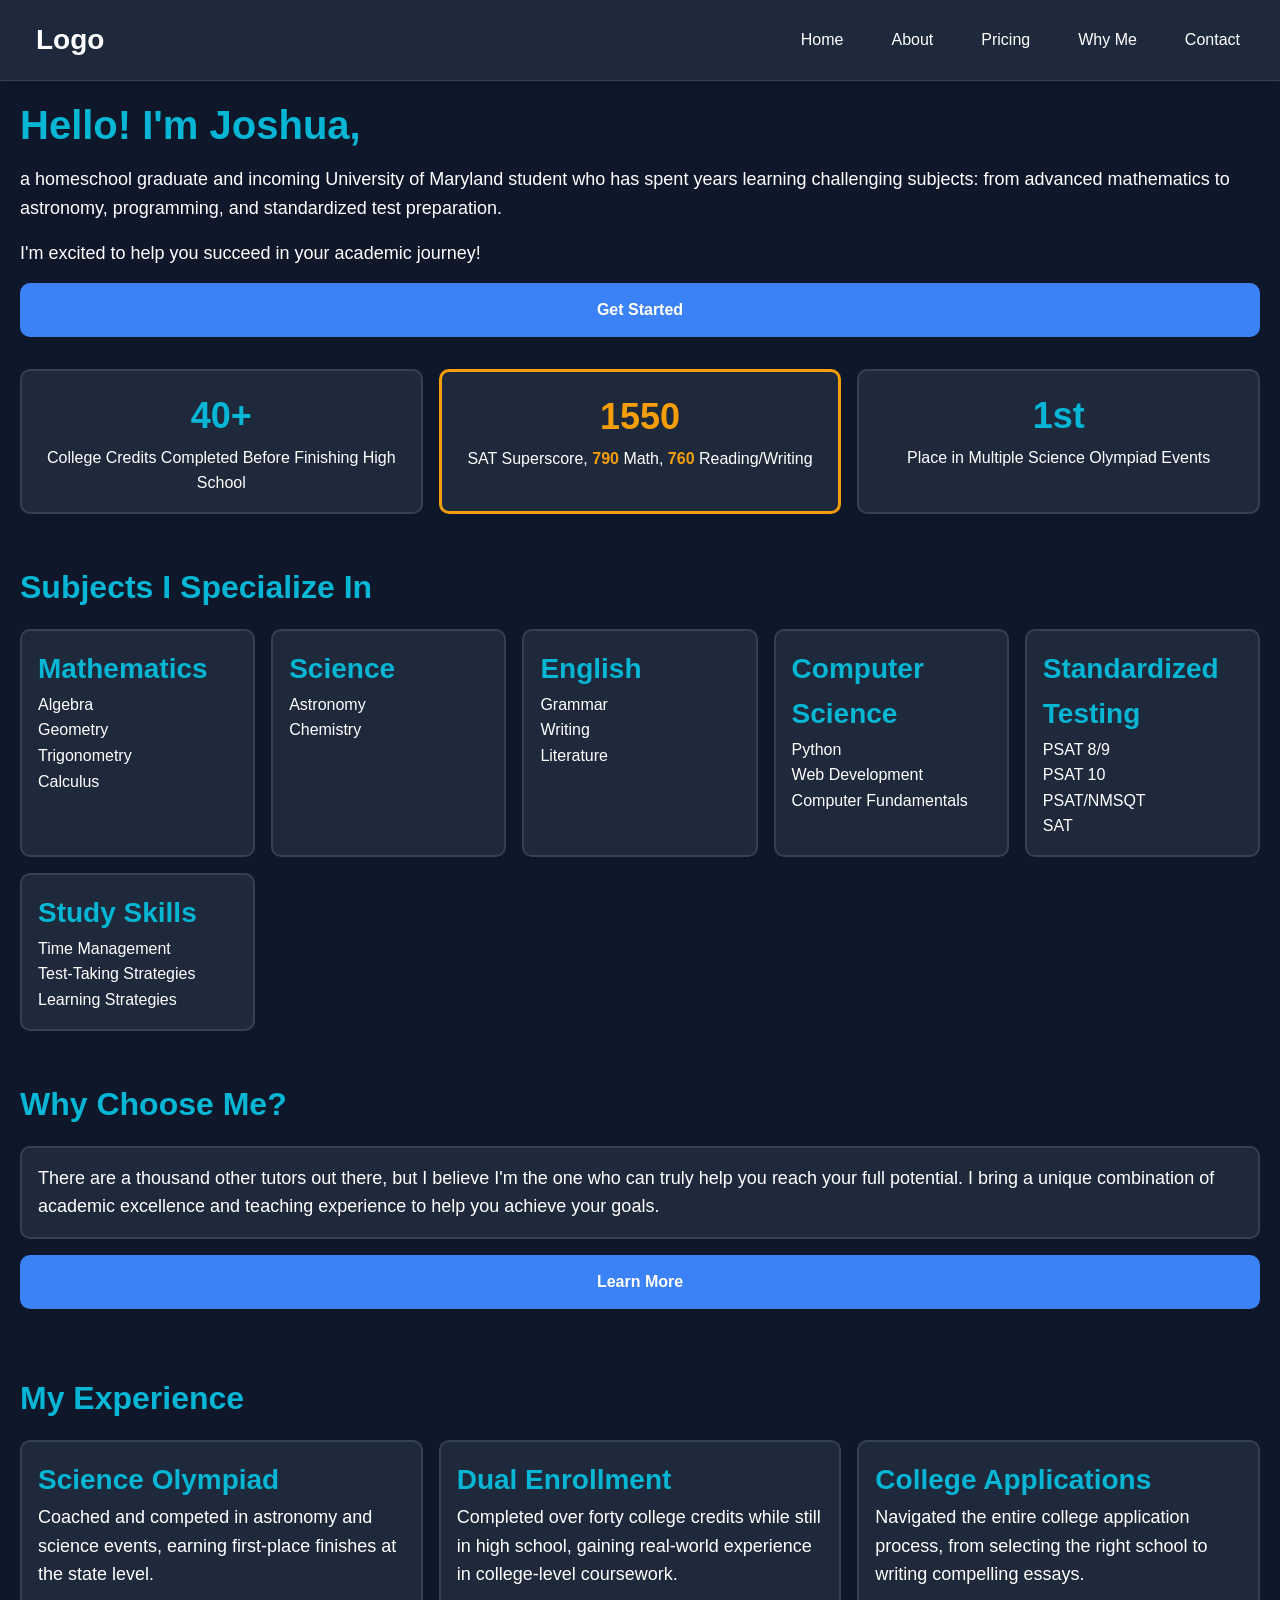
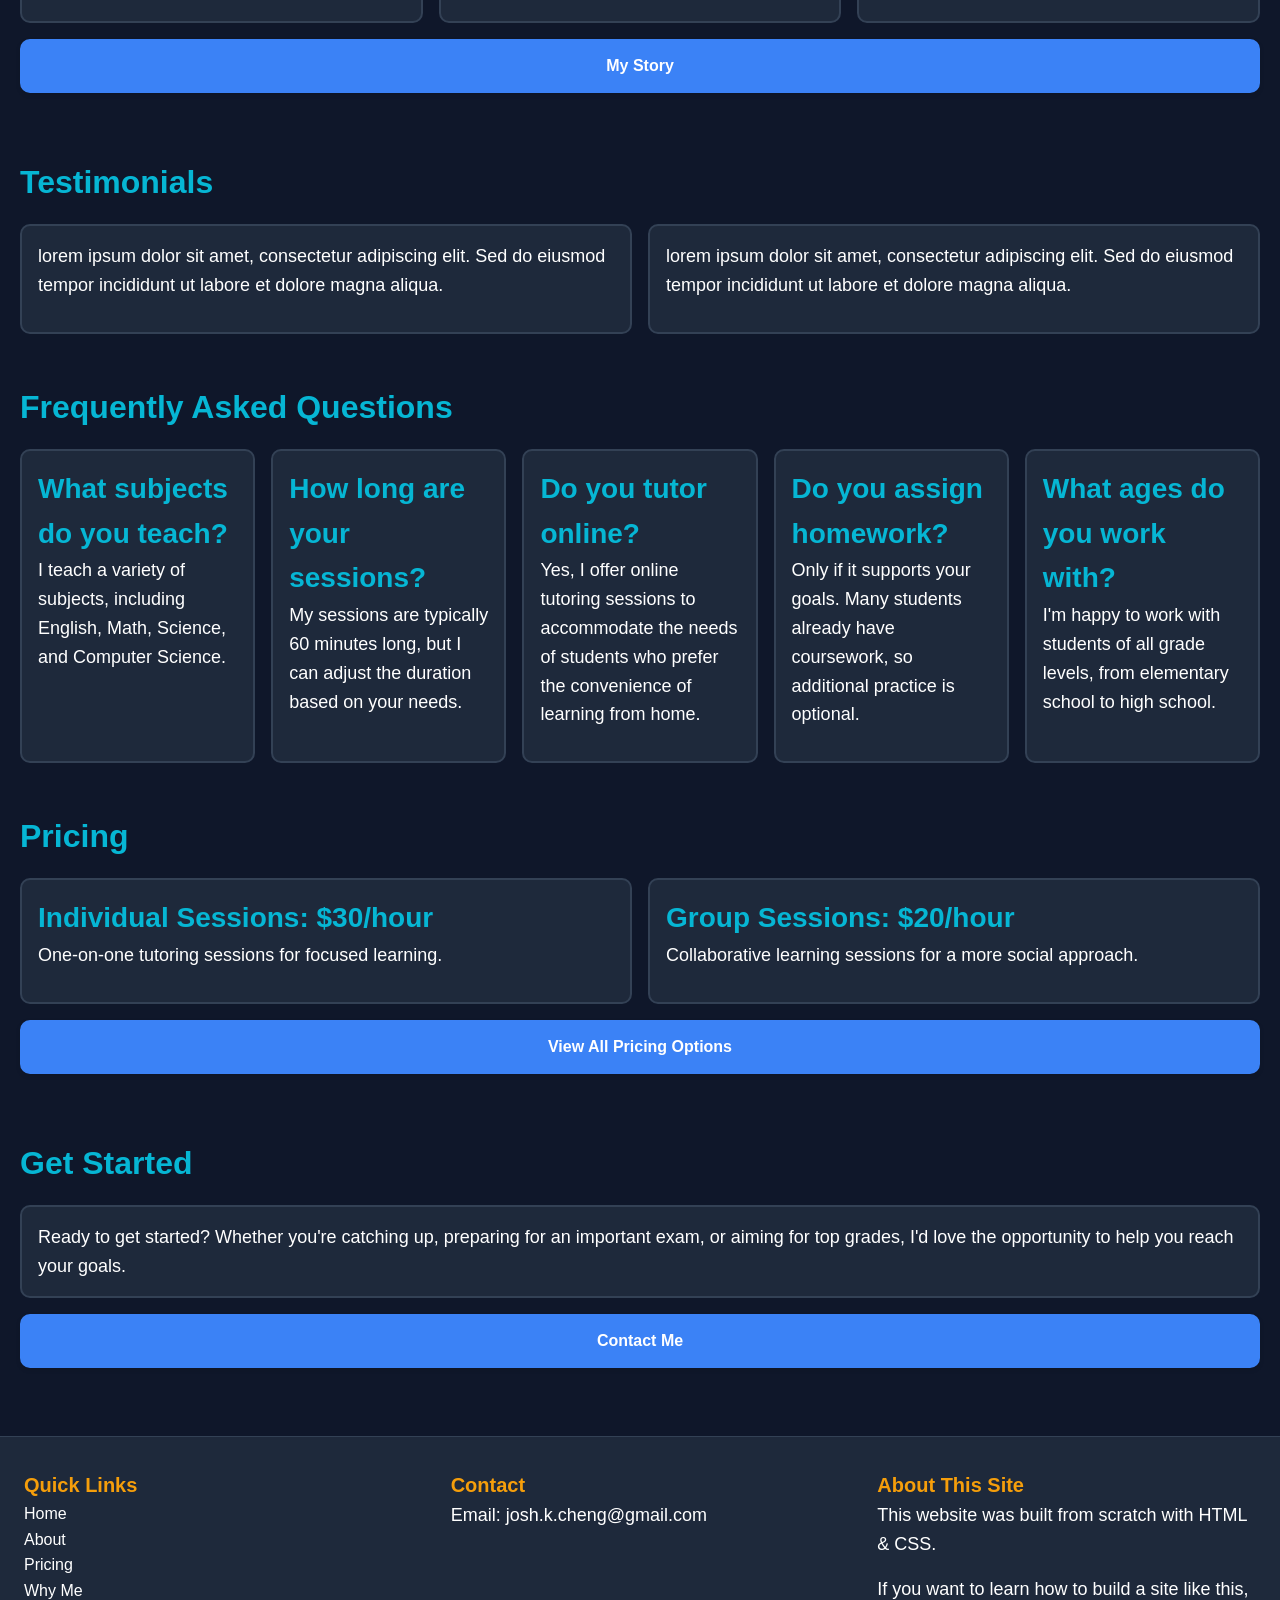
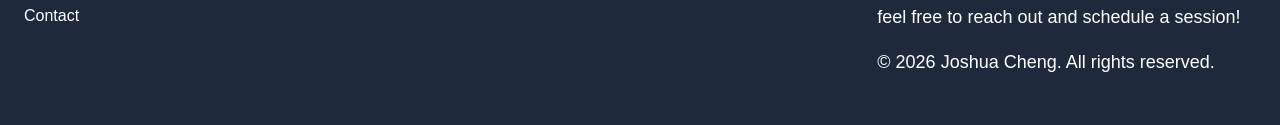
==== commit 31dd8770: "refactor: restructure footer with navigation links and update subject descriptions Update the footer" ====
--- a/index.html
+++ b/index.html
@@ -26,21 +26,20 @@
         has spent years learning challenging subjects: from advanced mathematics
         to astronomy, programming, and standardized test preparation.
       </p>
-      <p>
-        I'm excited to help you succeed in your academic journey!
-      </p>
+      <p>I'm excited to help you succeed in your academic journey!</p>
       <a href="#get-started" class="button">Get Started</a>
       <section class="stats">
         <div class="stats-item">
-          <strong class="highlight">40+</strong> College Credits Completed Before
-          Finishing High School
+          <strong class="highlight">40+</strong> College Credits Completed
+          Before Finishing High School
         </div>
         <div class="stats-item" id="sat-stat">
-          <strong class="highlight">1550</strong> SAT Superscore, <strong>790</strong> Math, <strong>760</strong> Reading/Writing
+          <strong class="highlight">1550</strong> SAT Superscore,
+          <strong>790</strong> Math, <strong>760</strong> Reading/Writing
         </div>
         <div class="stats-item">
-          <strong class="highlight">1st</strong> Place in Multiple Science Olympiad
-          Events
+          <strong class="highlight">1st</strong> Place in Multiple Science
+          Olympiad Events
         </div>
       </section>
       <section id="subjects">
@@ -74,8 +73,8 @@
             <h3>Computer Science</h3>
             <ul class="subject-item-sublist">
               <li>Python</li>
-              <li>Web Development (HTML, CSS)</li>
-              <li>Computer and Cloud Fundamentals</li>
+              <li>Web Development</li>
+              <li>Computer Fundamentals</li>
             </ul>
           </li>
           <li class="subject-item">
@@ -218,8 +217,33 @@
       </section>
     </main>
     <footer>
-      <p>&copy; 2026 Joshua Cheng. All rights reserved.</p>
-      <p>Contact: <a href="mailto:josh.k.cheng@gmail.com">josh.k.cheng@gmail.com</a></p>
+      <div class="footer-content">
+        <div class="footer-section">
+          <h3>Quick Links</h3>
+          <ul class="footer-links">
+            <li><a href="index.html">Home</a></li>
+            <li><a href="about.html">About</a></li>
+            <li><a href="pricing.html">Pricing</a></li>
+            <li><a href="why-me.html">Why Me</a></li>
+            <li><a href="contact.html">Contact</a></li>
+          </ul>
+        </div>
+        <div class="footer-section">
+          <h3>Contact</h3>
+          <p>
+            Email:
+            <a href="mailto:josh.k.cheng@gmail.com">josh.k.cheng@gmail.com</a>
+          </p>
+        </div>
+        <div class="footer-section">
+          <h3>About This Site</h3>
+          <p>This website was built from scratch with HTML & CSS.</p>
+          <p>
+            If you want to learn how to build a site like this, feel free to reach out and schedule a session!
+          </p>
+          <p>&copy; 2026 Joshua Cheng. All rights reserved.</p>
+        </div>
+      </div>
     </footer>
   </body>
 </html>
--- a/style.css
+++ b/style.css
@@ -108,6 +108,12 @@
     box-shadow: 0 1px 2px var(--shadow-color);
 }
 
+header {
+    position: sticky;
+    top: 0;
+    z-index: 1000;
+}
+
 nav {
     padding: 1rem 20px;
     background-color: var(--nav-color);
@@ -115,9 +121,6 @@
     border-bottom: 1px solid var(--borders-color);
     max-width: 1800px;
     margin: 0 auto;
-    position: sticky;
-    top: 0;
-    z-index: 100;
 }
 
 .nav-list {
@@ -396,23 +399,49 @@
 footer {
     background-color: var(--nav-color);
     border-top: 1px solid var(--borders-color);
-    padding: 0.5rem 0;
-    display: flex;
-    text-align: center;
-    justify-content: center;
-    align-items: center;
-}
-
-footer p {
-    margin: 0;
-    flex: 1;
-}
-
-footer a {
-    color: var(--text-color);
+    padding: 2rem 0;
+    max-width: 1800px;
+    margin: 0 auto;
+}
+
+.footer-content {
+    display: grid;
+    grid-template-columns: repeat(auto-fit, minmax(200px, 1fr));
+    gap: 1rem;
+    padding: 0 0.5rem;
+}
+
+.footer-section {
+    text-align: left;
+    margin: 0 1rem;
+}
+
+.footer-section h3 {
+    color: var(--warm-accent-color);
+    font-size: 1.25rem;
+}
+
+.footer-section ul {
+    list-style: none;
+    padding: 0;
+    margin: 0;
+}
+
+.footer-section a {
+    color: var(--primary-text-color);
     text-decoration: none;
-}
-
-footer a:hover {
+    transition: color var(--card-transition-duration) ease;
+}
+
+.footer-section a:hover {
+    color: var(--warm-accent-color);
     text-decoration: underline;
+}
+
+/* Mobile footer */
+@media (max-width: 768px) {
+    .footer-content {
+        grid-template-columns: 1fr;
+        gap: 1.5rem;
+    }
 }
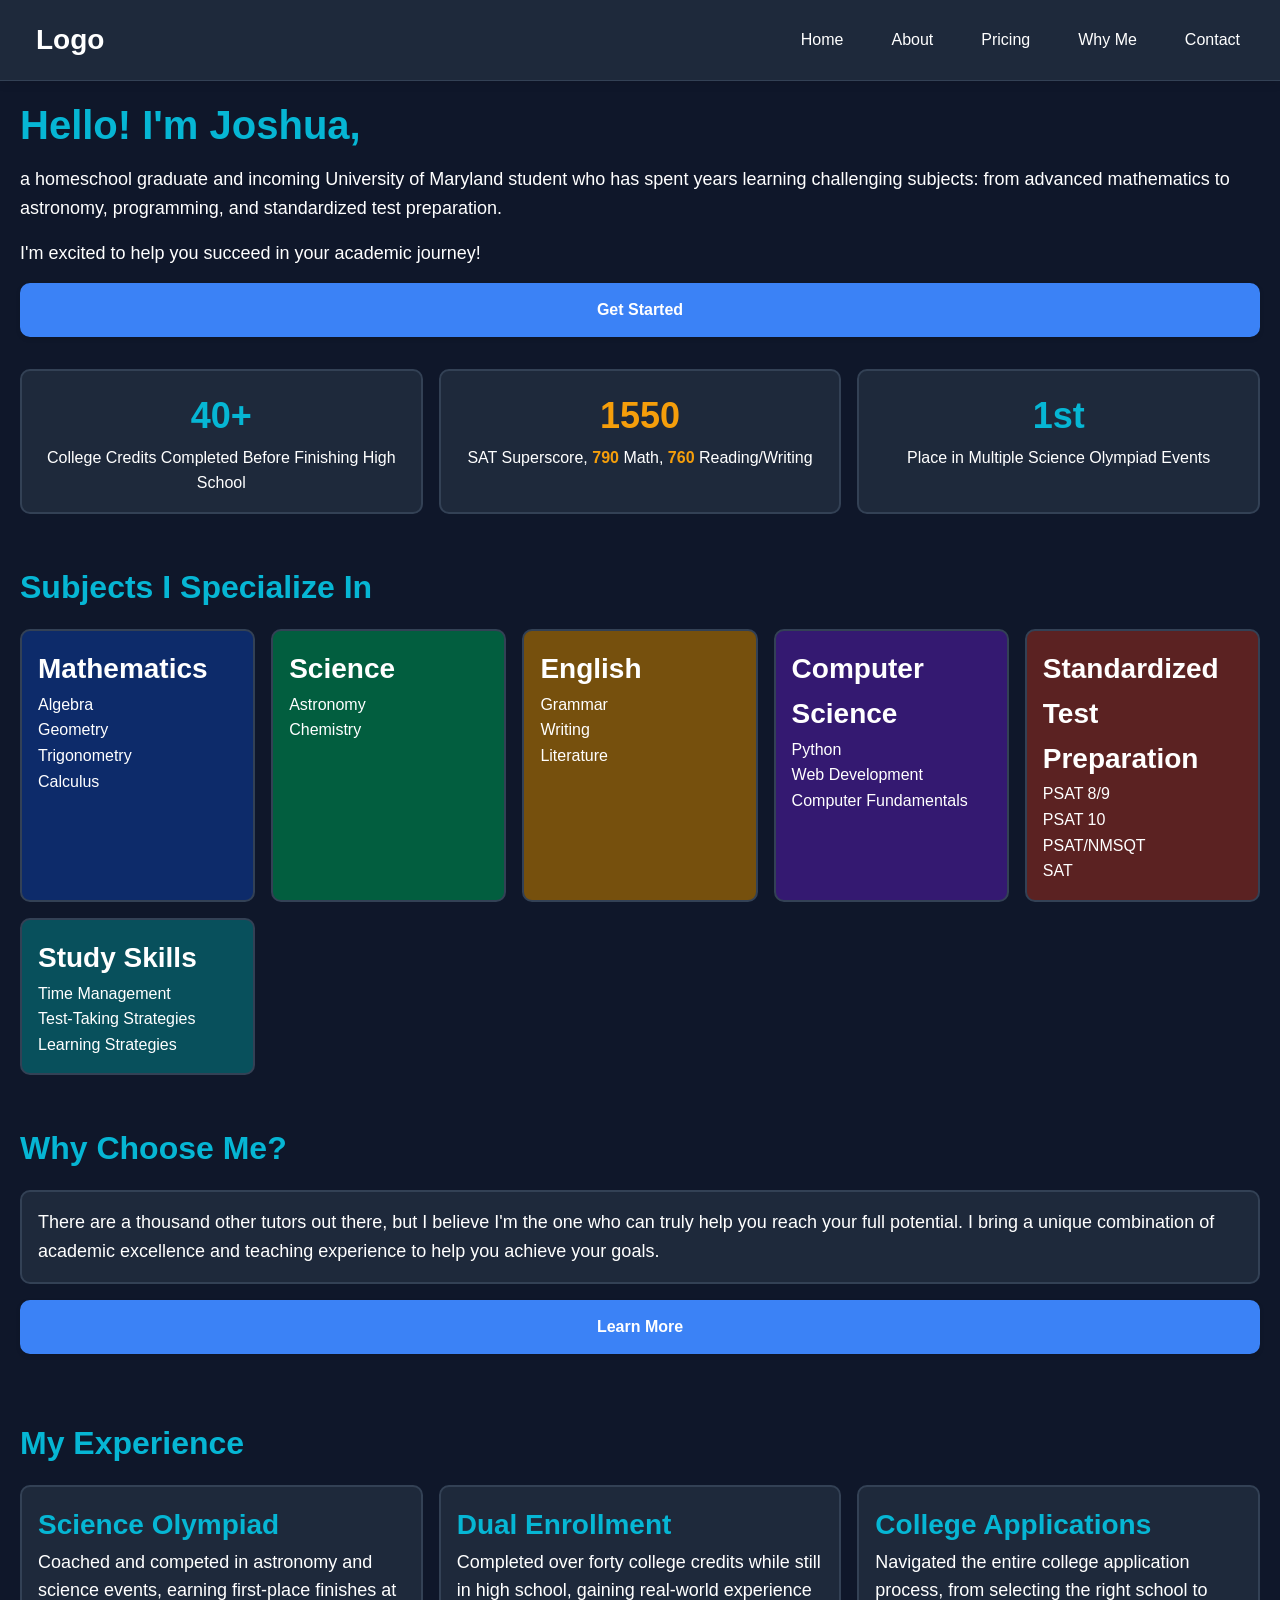
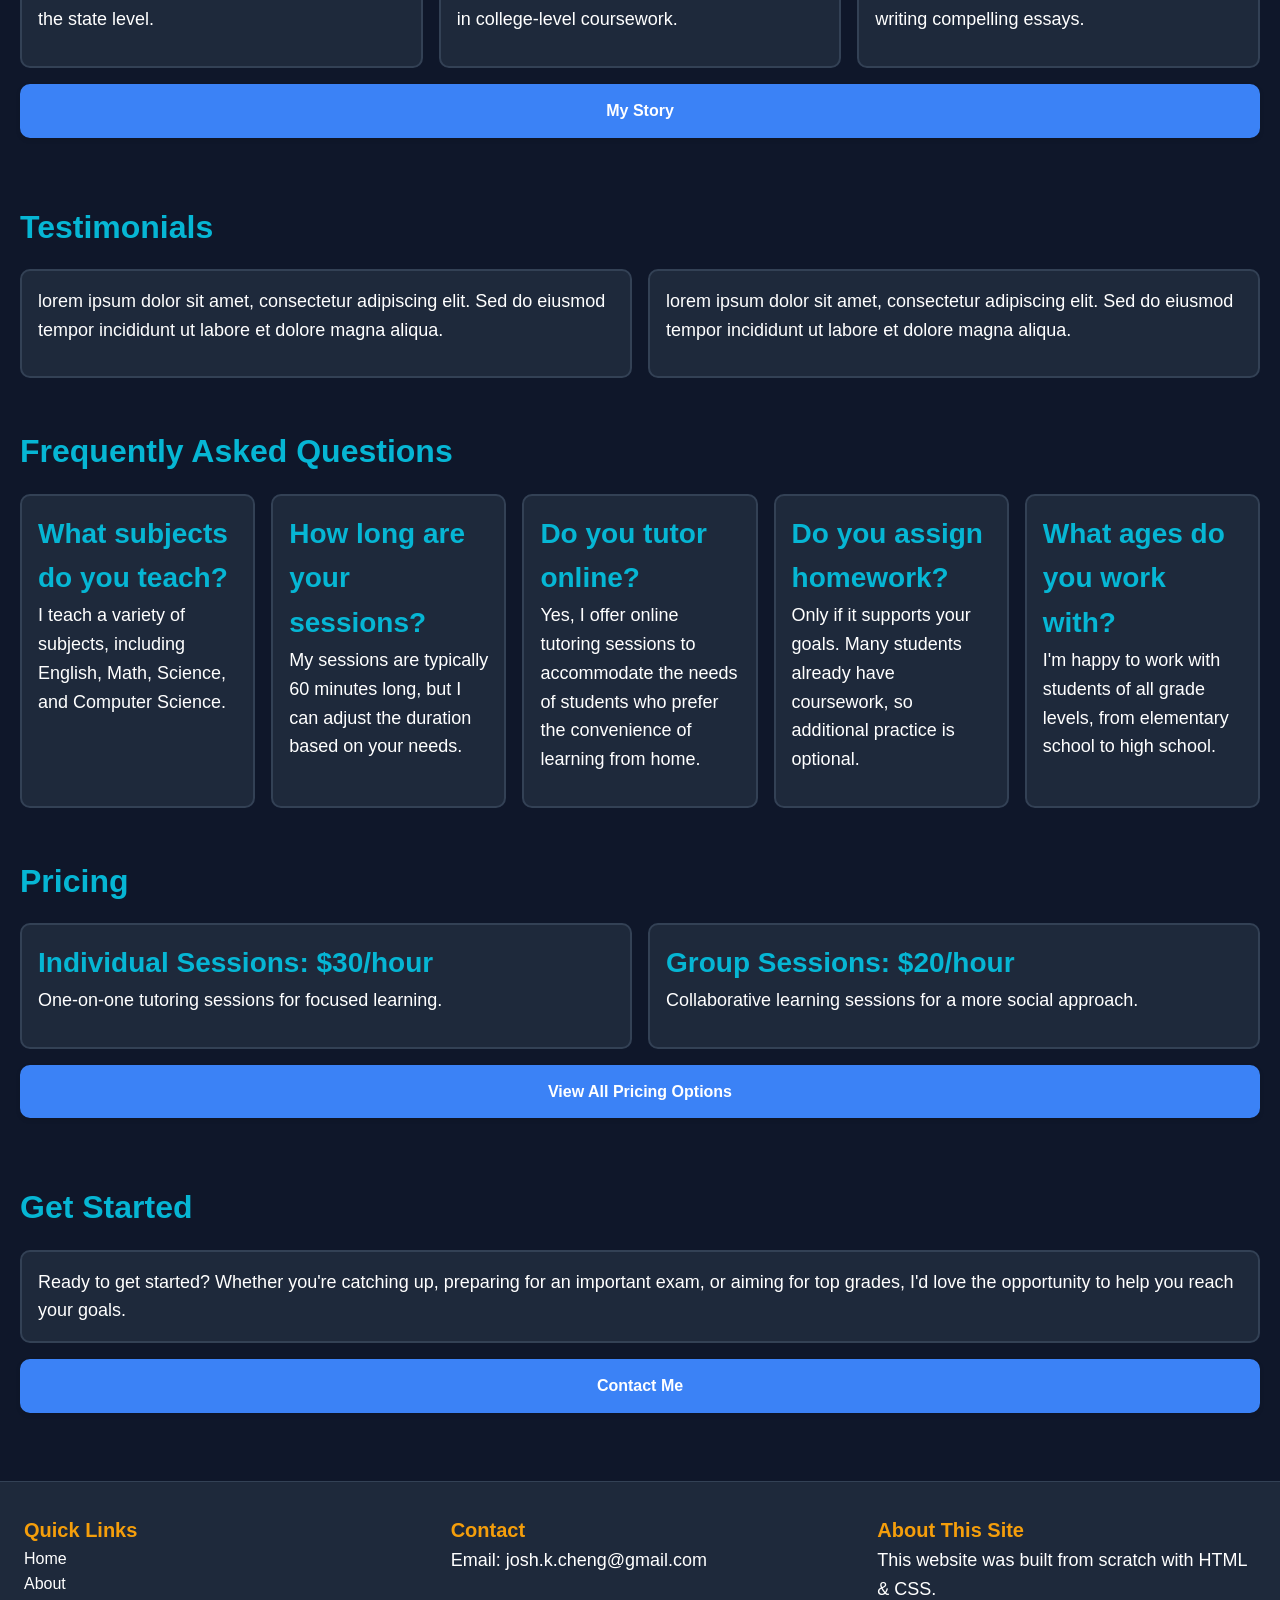
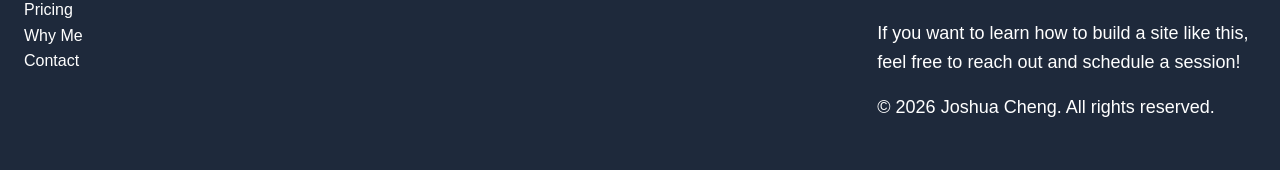
==== commit 37055c15: "feat: add subject-specific styling and improve hover effects - Add unique IDs to subject list items " ====
--- a/index.html
+++ b/index.html
@@ -45,7 +45,7 @@
       <section id="subjects">
         <h2>Subjects I Specialize In</h2>
         <ul class="subject-list">
-          <li class="subject-item">
+          <li id="math" class="subject-item">
             <h3>Mathematics</h3>
             <ul class="subject-item-sublist">
               <li>Algebra</li>
@@ -54,14 +54,14 @@
               <li>Calculus</li>
             </ul>
           </li>
-          <li class="subject-item">
+          <li id="science" class="subject-item">
             <h3>Science</h3>
             <ul class="subject-item-sublist">
               <li>Astronomy</li>
               <li>Chemistry</li>
             </ul>
           </li>
-          <li class="subject-item">
+          <li id="english" class="subject-item">
             <h3>English</h3>
             <ul class="subject-item-sublist">
               <li>Grammar</li>
@@ -69,7 +69,7 @@
               <li>Literature</li>
             </ul>
           </li>
-          <li class="subject-item">
+          <li id="computer-science" class="subject-item">
             <h3>Computer Science</h3>
             <ul class="subject-item-sublist">
               <li>Python</li>
@@ -77,8 +77,8 @@
               <li>Computer Fundamentals</li>
             </ul>
           </li>
-          <li class="subject-item">
-            <h3>Standardized Testing</h3>
+          <li id="testprep" class="subject-item">
+            <h3>Standardized Test Preparation</h3>
             <ul class="subject-item-sublist">
               <li>PSAT 8/9</li>
               <li>PSAT 10</li>
@@ -86,7 +86,7 @@
               <li>SAT</li>
             </ul>
           </li>
-          <li class="subject-item">
+          <li id="study-skills" class="subject-item">
             <h3>Study Skills</h3>
             <ul class="subject-item-sublist">
               <li>Time Management</li>
--- a/style.css
+++ b/style.css
@@ -9,6 +9,7 @@
     --nav-color: #1E293B;
     --warm-accent-color: #F59E0B;
     --warm-light-color: #FDE68A;
+    --border-hover-color: #FFF;
     --card-padding: 1rem;
     --card-transition-duration: 0.2s;
     --card-spacing: 1rem;
@@ -59,12 +60,19 @@
 
 .highlight {
     font-weight: bold;
-    font-size: clamp(1.75rem, 4vw, 2.25rem);
+    font-size: clamp(1.75rem, 6vw, 2.25rem);
     color: var(--accent-color);
     font-weight: bold;
     display: block;
     text-align: center;
     margin-bottom: 0rem;
+    transform: scale(1);
+    transform-origin: center;
+    transition: all 0.5s ease;
+}
+
+.stats-item:hover .highlight {
+    transform: scale(1.2);
 }
 
 main {
@@ -234,16 +242,12 @@
 }
 
 .stats-item {
-    transition: transform var(--card-transition-duration), box-shadow var(--card-transition-duration);
+    transition: all var(--card-transition-duration);
     text-align: center;
     background-color: var(--cards-color);
     border: var(--card-border-width) solid var(--borders-color);
     border-radius: var(--card-border-radius);
     padding: var(--card-padding);
-}
-
-#sat-stat {
-    border: 3px solid var(--warm-accent-color);
 }
 
 #sat-stat strong {
@@ -253,7 +257,7 @@
 .stats-item:hover {
     transform: translateY(var(--hover-offset));
     box-shadow: 0 5px 15px var(--shadow-color);
-    border-color: var(--warm-accent-color);
+    border-color: var(--border-hover-color);
 }
 
 .subject-list {
@@ -264,17 +268,21 @@
 }
 
 .subject-item {
-    transition: transform var(--card-transition-duration), box-shadow var(--card-transition-duration);
-    background-color: var(--cards-color);
-    border: var(--card-border-width) solid var(--borders-color);
-    border-radius: var(--card-border-radius);
-    padding: var(--card-padding);
+    transition: all var(--card-transition-duration);
+    background-color: var(--cards-color);
+    border: var(--card-border-width) solid var(--borders-color);
+    border-radius: var(--card-border-radius);
+    padding: var(--card-padding);
+}
+
+.subject-item h3 {
+    color: var(--text-color);
 }
 
 .subject-item:hover {
     transform: translateY(var(--hover-offset));
     box-shadow: 0 5px 15px var(--shadow-color);
-    border-color: var(--warm-accent-color);
+    border-color: var(--border-hover-color);
 }
 
 .subject-item-sublist {
@@ -283,8 +291,32 @@
     margin: 0;
 }
 
+#math {
+    background-color: #0d2b6a;
+}
+
+#science {
+    background-color: #025e3f;
+}
+
+#english {
+    background-color: #76500d;
+}
+
+#computer-science {
+    background-color: #341971;
+}
+
+#testprep {
+    background-color: #5b2222;
+}
+
+#study-skills {
+    background-color: #08505c;
+}
+
 #why-choose-me p {
-    transition: transform var(--card-transition-duration), box-shadow var(--card-transition-duration);
+    transition: all var(--card-transition-duration);
     background-color: var(--cards-color);
     border: var(--card-border-width) solid var(--borders-color);
     border-radius: var(--card-border-radius);
@@ -294,7 +326,7 @@
 #why-choose-me p:hover {
     transform: translateY(var(--hover-offset));
     box-shadow: 0 5px 15px var(--shadow-color);
-    border-color: var(--warm-accent-color);
+    border-color: var(--border-hover-color);
 }
 
 .experience-list {
@@ -307,7 +339,7 @@
 }
 
 .experience-item {
-    transition: transform var(--card-transition-duration), box-shadow var(--card-transition-duration);
+    transition: all var(--card-transition-duration);
     background-color: var(--cards-color);
     border: var(--card-border-width) solid var(--borders-color);
     border-radius: var(--card-border-radius);
@@ -317,7 +349,7 @@
 .experience-item:hover {
     transform: translateY(var(--hover-offset));
     box-shadow: 0 5px 15px var(--shadow-color);
-    border-color: var(--warm-accent-color);
+    border-color: var(--border-hover-color);
 }
 
 .testimonials-list {
@@ -330,7 +362,7 @@
 }
 
 .testimonials-item {
-    transition: transform var(--card-transition-duration), box-shadow var(--card-transition-duration);
+    transition: all var(--card-transition-duration);
     background-color: var(--cards-color);
     border: var(--card-border-width) solid var(--borders-color);
     border-radius: var(--card-border-radius);
@@ -340,7 +372,7 @@
 .testimonials-item:hover {
     transform: translateY(var(--hover-offset));
     box-shadow: 0 5px 15px var(--shadow-color);
-    border-color: var(--warm-accent-color);
+    border-color: var(--border-hover-color);
 }
 
 .faq-list {
@@ -353,7 +385,7 @@
 }
 
 .faq-item {
-    transition: transform var(--card-transition-duration), box-shadow var(--card-transition-duration);
+    transition: all var(--card-transition-duration);
     background-color: var(--cards-color);
     border: var(--card-border-width) solid var(--borders-color);
     border-radius: var(--card-border-radius);
@@ -363,7 +395,7 @@
 .faq-item:hover {
     transform: translateY(var(--hover-offset));
     box-shadow: 0 5px 15px var(--shadow-color);
-    border-color: var(--warm-accent-color);
+    border-color: var(--border-hover-color);
 }
 
 .pricing-list {
@@ -376,7 +408,7 @@
 }
 
 .pricing-item {
-    transition: transform var(--card-transition-duration), box-shadow var(--card-transition-duration);
+    transition: all var(--card-transition-duration);
     background-color: var(--cards-color);
     border: var(--card-border-width) solid var(--borders-color);
     border-radius: var(--card-border-radius);
@@ -386,7 +418,7 @@
 .pricing-item:hover {
     transform: translateY(var(--hover-offset));
     box-shadow: 0 5px 15px var(--shadow-color);
-    border-color: var(--warm-accent-color);
+    border-color: var(--border-hover-color);
 }
 
 #get-started p {
@@ -394,6 +426,13 @@
     border: var(--card-border-width) solid var(--borders-color);
     border-radius: var(--card-border-radius);
     padding: var(--card-padding);
+    transition: all var(--card-transition-duration);
+}
+
+#get-started p:hover {
+    transform: translateY(var(--hover-offset));
+    box-shadow: 0 5px 15px var(--shadow-color);
+    border-color: var(--border-hover-color);
 }
 
 footer {
@@ -434,7 +473,7 @@
 }
 
 .footer-section a:hover {
-    color: var(--warm-accent-color);
+    color: var(--accent-color);
     text-decoration: underline;
 }
 
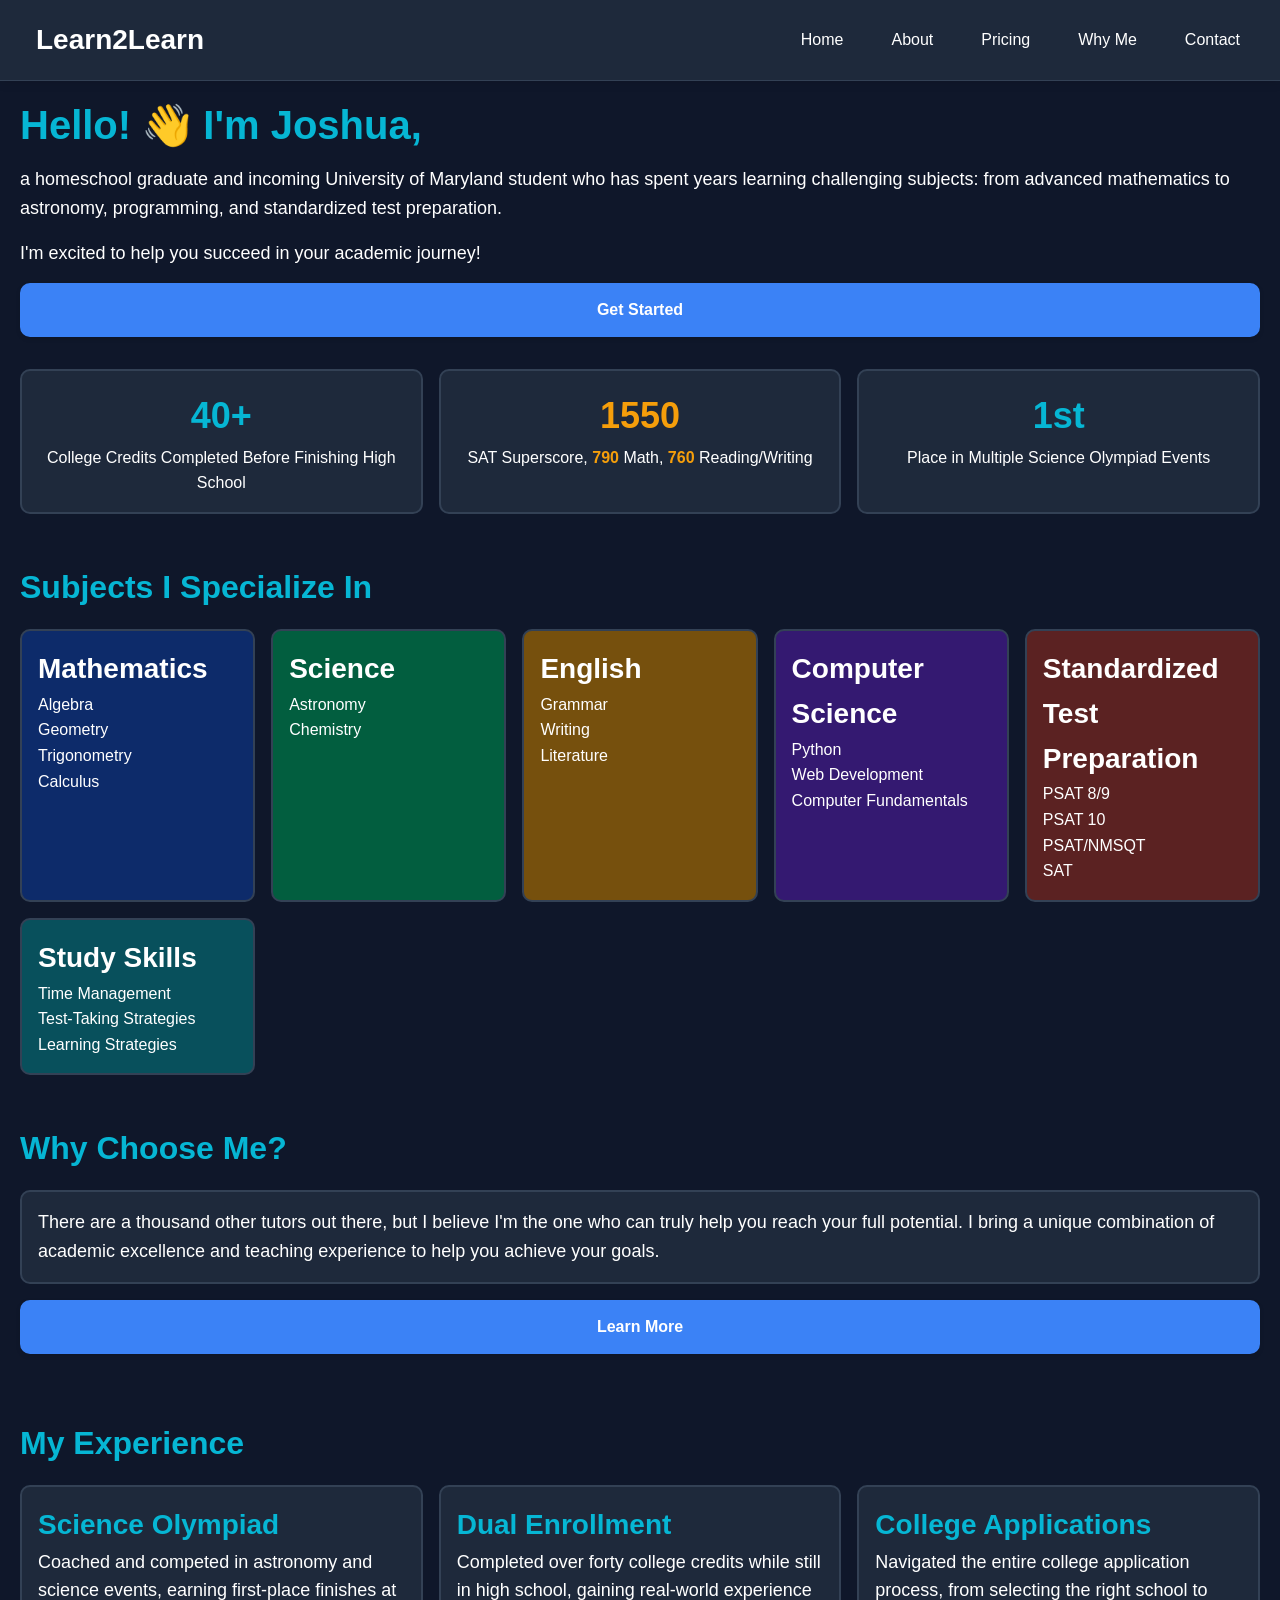
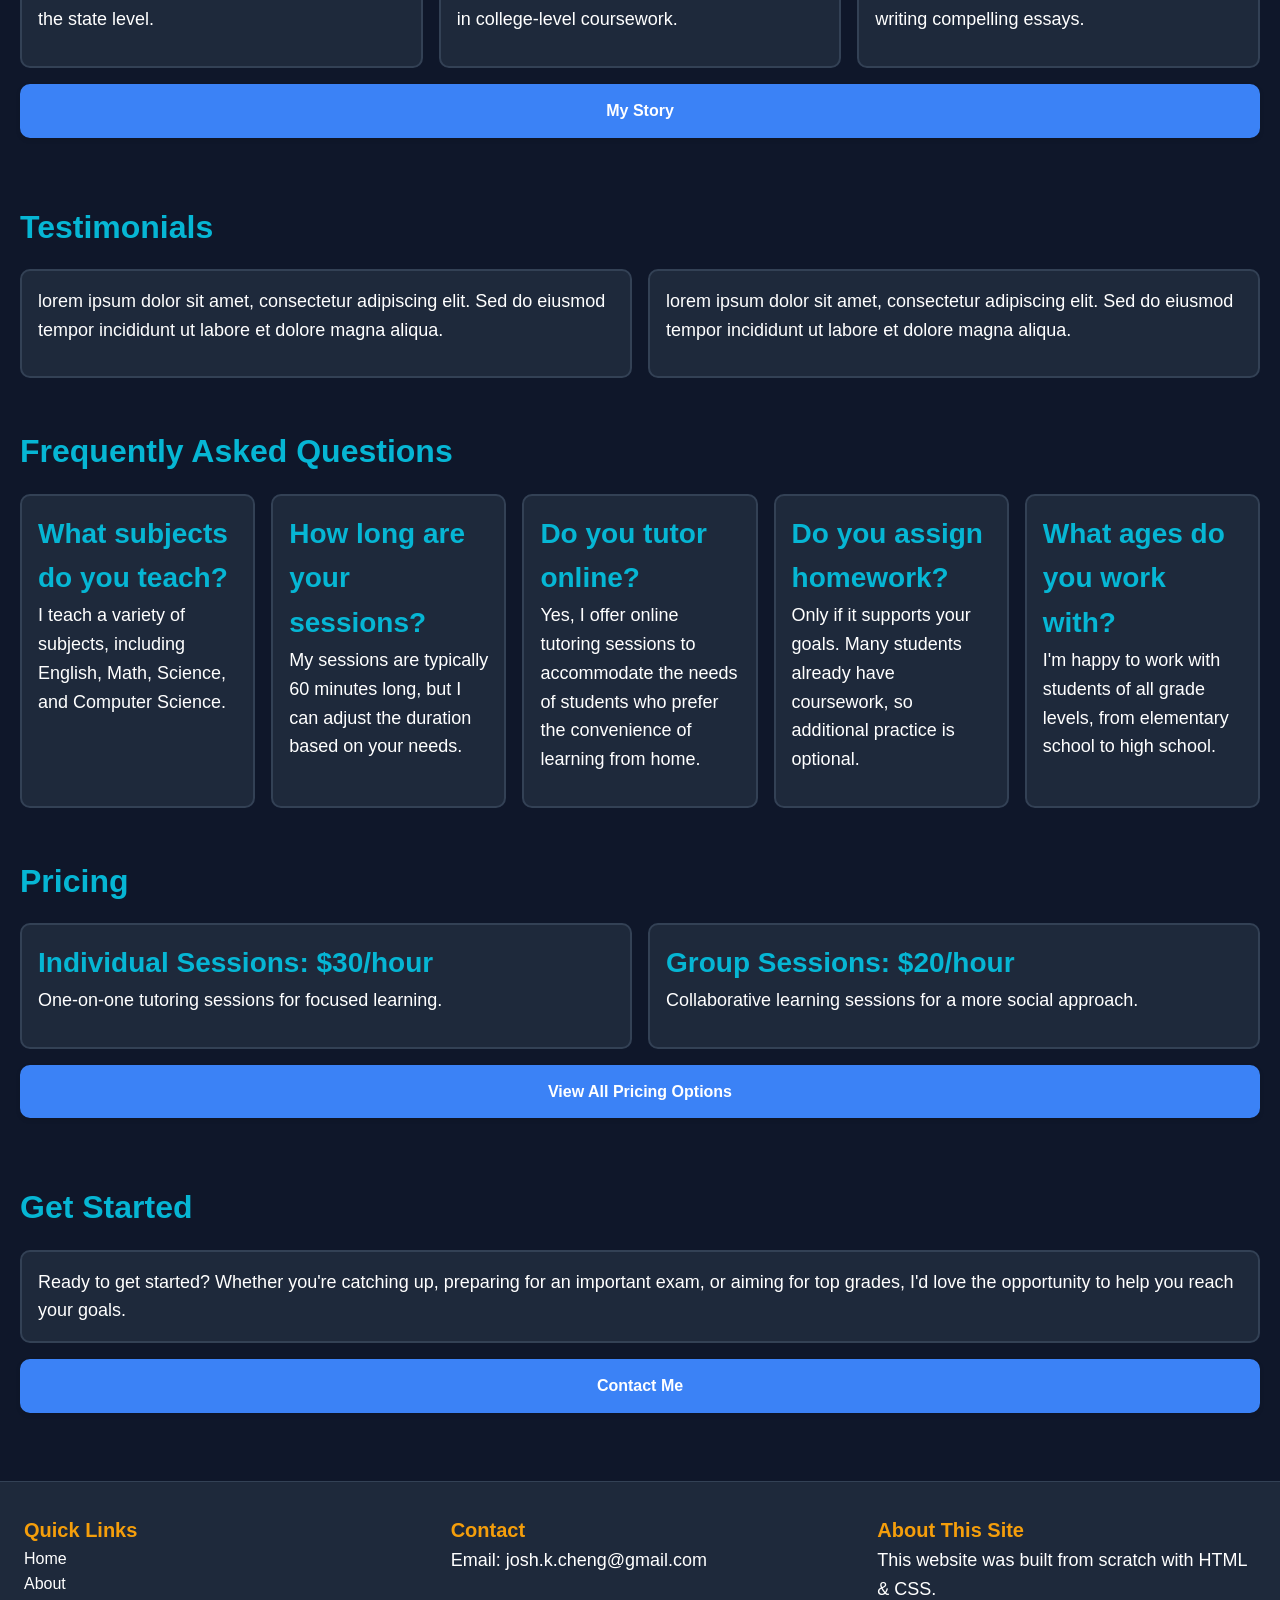
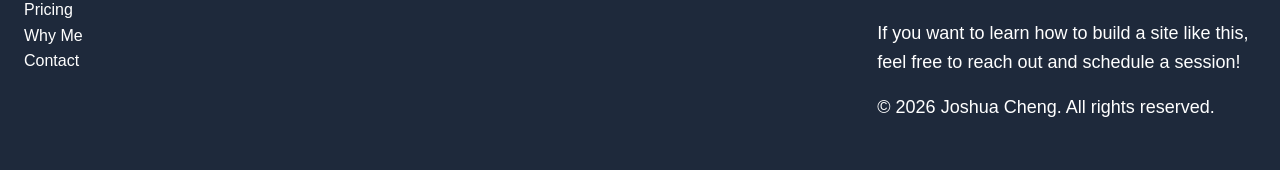
==== commit 057eaa81: "feat: add hamburger menu for mobile navigation and update branding - Implement responsive navigation" ====
--- a/index.html
+++ b/index.html
@@ -3,14 +3,22 @@
   <head>
     <meta charset="UTF-8" />
     <meta name="viewport" content="width=device-width, initial-scale=1.0" />
-    <title>Joshua Cheng</title>
+    <title>Joshua Cheng - Tutor</title>
     <link rel="stylesheet" href="style.css" />
   </head>
   <body>
     <header>
       <nav>
+        <input type="checkbox" id="menu-toggle" class="menu-toggle" />
+        <label
+          for="menu-toggle"
+          class="hamburger">
+          <span></span>
+          <span></span>
+          <span></span>
+        </label>
         <ul class="nav-list">
-          <li><a href="index.html" class="logo">Logo</a></li>
+          <li><a href="index.html" class="logo">Learn2Learn</a></li>
           <li><a href="index.html">Home</a></li>
           <li><a href="about.html">About</a></li>
           <li><a href="pricing.html">Pricing</a></li>
@@ -20,7 +28,7 @@
       </nav>
     </header>
     <main>
-      <h1>Hello! I'm Joshua,</h1>
+      <h1>Hello! 👋 I'm Joshua,</h1>
       <p>
         a homeschool graduate and incoming University of Maryland student who
         has spent years learning challenging subjects: from advanced mathematics
@@ -239,7 +247,8 @@
           <h3>About This Site</h3>
           <p>This website was built from scratch with HTML & CSS.</p>
           <p>
-            If you want to learn how to build a site like this, feel free to reach out and schedule a session!
+            If you want to learn how to build a site like this, feel free to
+            reach out and schedule a session!
           </p>
           <p>&copy; 2026 Joshua Cheng. All rights reserved.</p>
         </div>
--- a/style.css
+++ b/style.css
@@ -76,7 +76,7 @@
 }
 
 main {
-    max-width: 1800px;
+    max-width: 1600px;
     margin: 0 auto;
     padding: 20px;
 }
@@ -217,7 +217,39 @@
     transform-origin: left;
 }
 
-/* Mobile - cleaner wrapping */
+/* Hamburger Button - Hidden on Desktop */
+.menu-toggle {
+    display: none;
+}
+
+.hamburger {
+    display: none;
+    position: absolute;
+    right: 1rem;
+    top: 1rem;
+    cursor: pointer;
+    z-index: 1001;
+    padding: 0.5rem;
+    background-color: var(--button-color);
+    border: var(--card-border-width) solid var(--button-color);
+    border-radius: 10px;
+}
+
+.hamburger:hover {
+    background-color: var(--cards-color);
+    border: var(--card-border-width) solid var(--borders-color);
+}
+
+.hamburger span {
+    display: block;
+    width: 25px;
+    height: 3px;
+    background: var(--primary-text-color);
+    margin: 5px 0;
+    transition: all 0.3s ease;
+}
+
+/* Mobile Navigation */
 @media (max-width: 768px) {
     .nav-list {
         justify-content: center;
@@ -232,6 +264,80 @@
     .nav-list>li:first-child {
         order: -1;
         justify-content: center;
+    }
+
+    nav {
+        position: relative;
+        background-color: transparent;
+        padding: 0;
+        box-shadow: none;
+        border-bottom: none;
+        overflow: visible;
+    }
+
+    .hamburger {
+        display: block;
+        position: fixed;
+        top: 1rem;
+        right: 1rem;
+        z-index: 1001;
+    }
+
+    .nav-list {
+        position: fixed;
+        top: 0;
+        left: -100%;
+        width: 70%;
+        max-width: 300px;
+        height: 100vh;
+        background-color: var(--nav-color);
+        flex-direction: column;
+        padding-top: 60px;
+        transition: left 0.3s ease;
+        z-index: 1001;
+        margin: 0;
+    }
+
+    .nav-list>li {
+        width: 100%;
+        text-align: center;
+        margin: 0;
+    }
+
+    .nav-list>li>a {
+        display: block;
+        padding: 0.75rem;
+        height: auto;
+        margin: 0.25rem 0;
+
+    }
+
+    /* Logo stays at top when menu opens */
+    .nav-list>li:first-child {
+        position: absolute;
+        top: 0.5rem;
+        left: 0;
+        width: 100%;
+        margin-right: 0;
+        z-index: 1001;
+    }
+
+    /* Show menu when hamburger is checked */
+    .menu-toggle:checked~.nav-list {
+        left: 0;
+    }
+
+    /* Animate hamburger to X */
+    .menu-toggle:checked~.hamburger span:nth-child(1) {
+        transform: rotate(-45deg) translate(-5px, 6px);
+    }
+
+    .menu-toggle:checked~.hamburger span:nth-child(2) {
+        opacity: 0;
+    }
+
+    .menu-toggle:checked~.hamburger span:nth-child(3) {
+        transform: rotate(45deg) translate(-5px, -6px);
     }
 }
 
